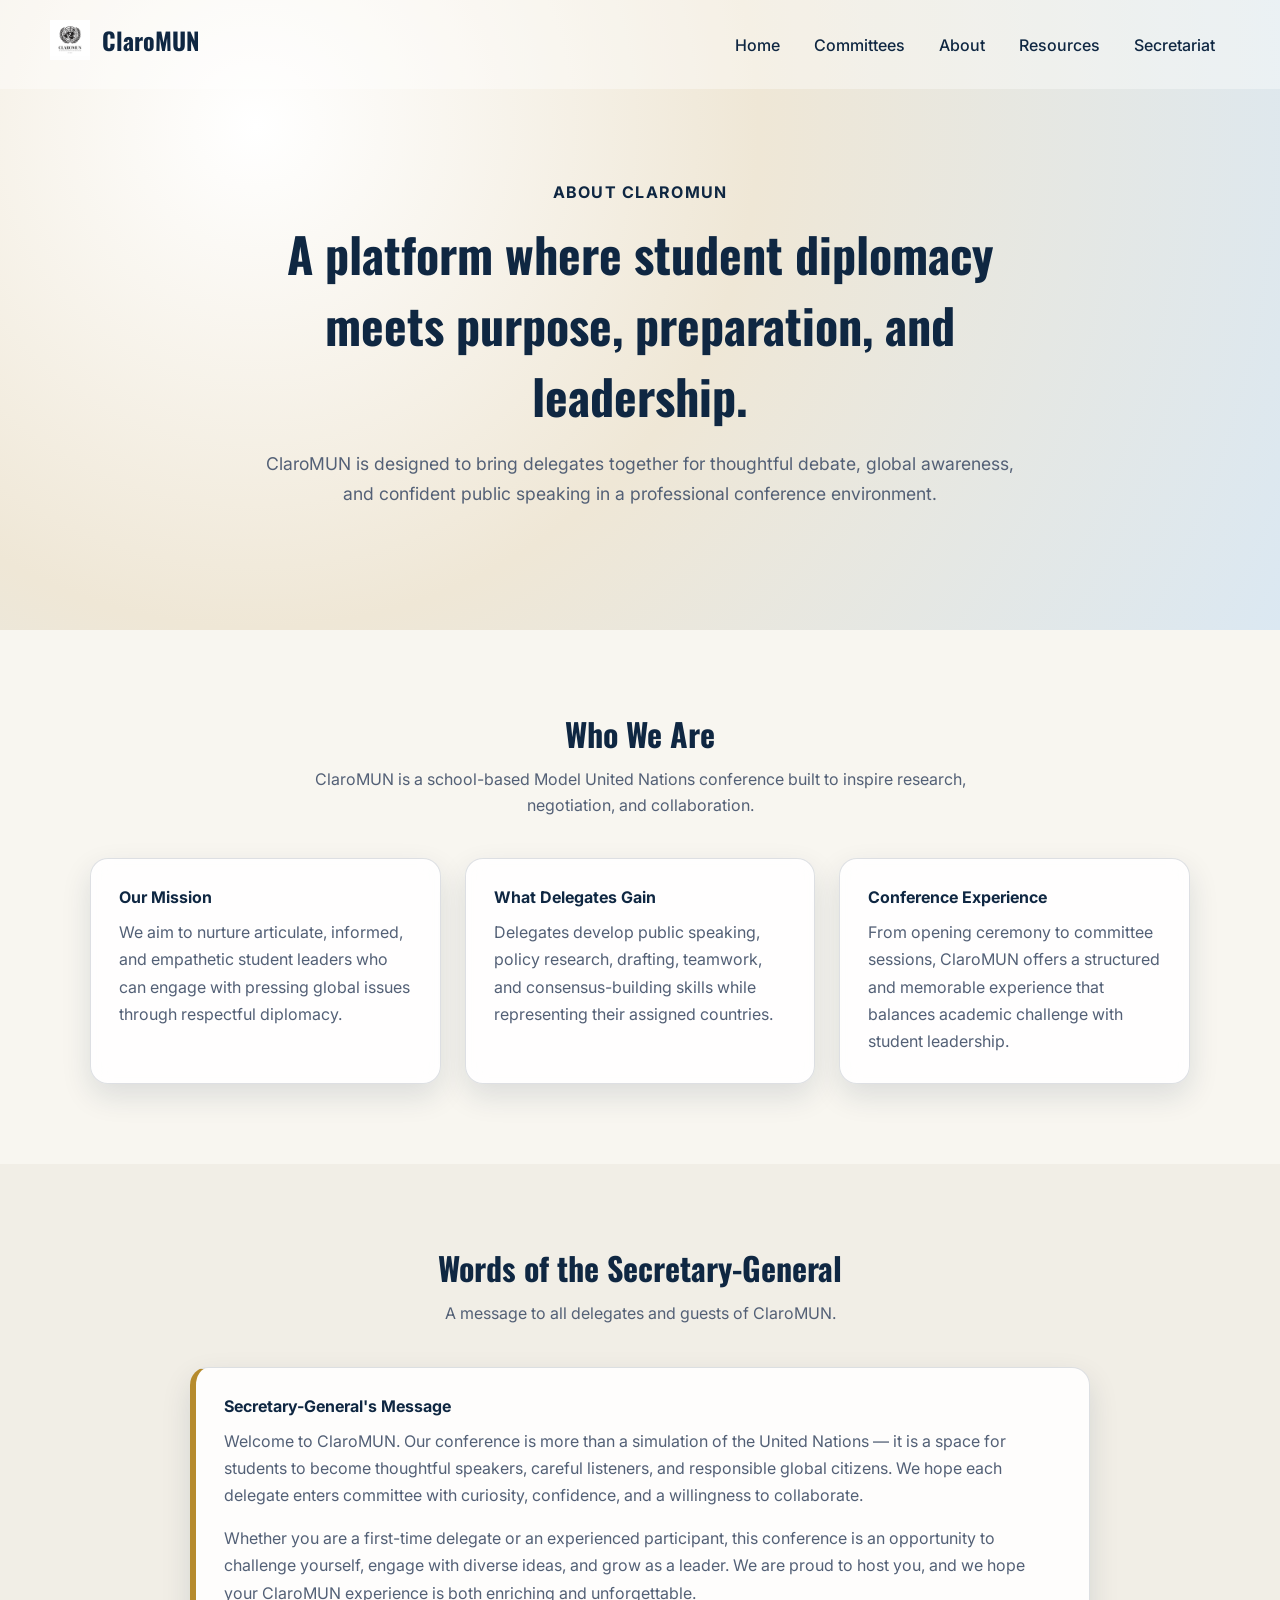
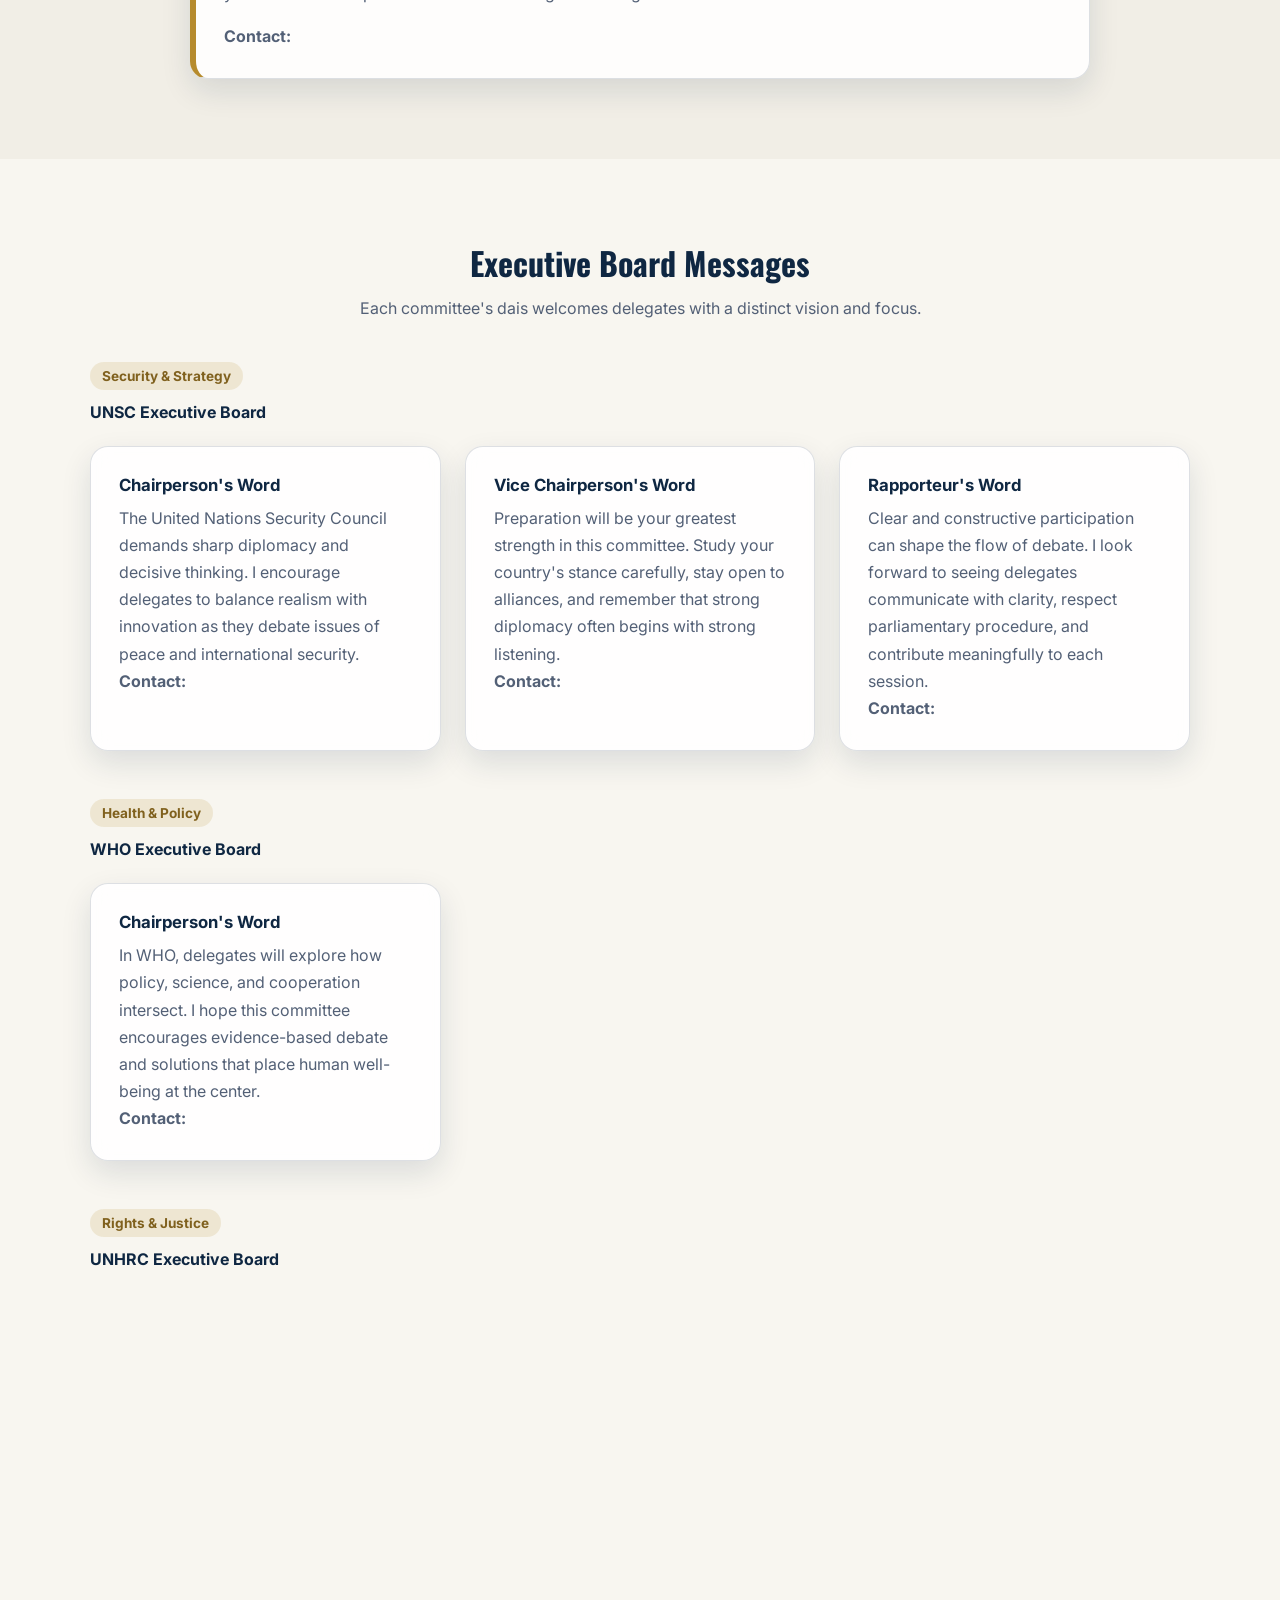
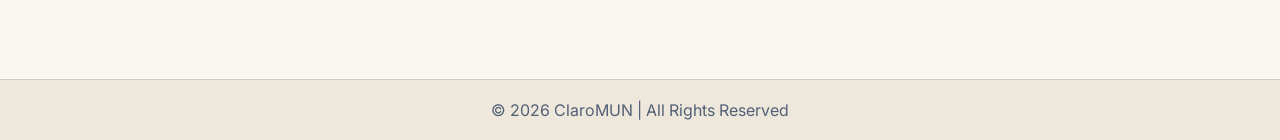
==== about.html @ 32288045 "Created tab for Secretariat" ====
<!DOCTYPE html>
<html lang="en">
<head>
    <meta charset="UTF-8">
    <meta name="viewport" content="width=device-width, initial-scale=1.0">
    <title>ClaroMUN | About</title>

    <link rel="stylesheet" href="css/style.css">
    <link rel="stylesheet" href="css/about.css">
    <script src="js/script.js" defer></script>
</head>
<body>

<header id="navbar">
    <h1>
        <a href="index.html" class="brand">
            <img src="img/logo.jpeg" alt="ClaroMUN logo">
            <span>ClaroMUN</span>
        </a>
    </h1>
    <nav>
        <a href="index.html">Home</a>
        <a href="committees.html">Committees</a>
        <a href="about.html" aria-current="page">About</a>
        <a href="resources.html">Resources</a>
        <a href="secretariat.html">Secretariat</a>
    </nav>
</header>

<main>
    <section class="page-hero about-hero">
        <p class="section-tag fade-in">About ClaroMUN</p>
        <h2 class="fade-in">A platform where student diplomacy meets purpose, preparation, and leadership.</h2>
        <p class="hero-copy fade-in delay">
            ClaroMUN is designed to bring delegates together for thoughtful debate, global awareness,
            and confident public speaking in a professional conference environment.
        </p>
    </section>

    <section class="about-section fade-in">
        <div class="section-heading">
            <h3>Who We Are</h3>
            <p>ClaroMUN is a school-based Model United Nations conference built to inspire research, negotiation, and collaboration.</p>
        </div>

        <div class="info-grid">
            <article class="info-card">
                <h4>Our Mission</h4>
                <p>We aim to nurture articulate, informed, and empathetic student leaders who can engage with pressing global issues through respectful diplomacy.</p>
            </article>

            <article class="info-card">
                <h4>What Delegates Gain</h4>
                <p>Delegates develop public speaking, policy research, drafting, teamwork, and consensus-building skills while representing their assigned countries.</p>
            </article>

            <article class="info-card">
                <h4>Conference Experience</h4>
                <p>From opening ceremony to committee sessions, ClaroMUN offers a structured and memorable experience that balances academic challenge with student leadership.</p>
            </article>
        </div>
    </section>

    <section class="message-section">
        <div class="section-heading fade-in">
            <h3>Words of the Secretary-General</h3>
            <p>A message to all delegates and guests of ClaroMUN.</p>
        </div>

        <article class="message-card fade-in featured-message">
            <h4>Secretary-General's Message</h4>
            <p>
                Welcome to ClaroMUN. Our conference is more than a simulation of the United Nations —
                it is a space for students to become thoughtful speakers, careful listeners, and responsible global citizens.
                We hope each delegate enters committee with curiosity, confidence, and a willingness to collaborate.
            </p>
            <p>
                Whether you are a first-time delegate or an experienced participant, this conference is an opportunity
                to challenge yourself, engage with diverse ideas, and grow as a leader. We are proud to host you,
                and we hope your ClaroMUN experience is both enriching and unforgettable.
            </p>
            <p><b>Contact: </b></p>
        </article>
    </section>

    <section class="eb-section">
        <div class="section-heading fade-in">
            <h3>Executive Board Messages</h3>
            <p>Each committee's dais welcomes delegates with a distinct vision and focus.</p>
        </div>

        <div class="committee-board fade-in">
            <div class="committee-header">
                <span class="committee-label">Security & Strategy</span>
                <h4>UNSC Executive Board</h4>
            </div>
            <div class="board-grid">
                <article class="board-card slide-down">
                    <h5>Chairperson's Word</h5>
                    <p>The United Nations Security Council demands sharp diplomacy and decisive thinking. I encourage delegates to balance realism with innovation as they debate issues of peace and international security.</p>
                    <p><b>Contact: </b></p>
                </article>
                <article class="board-card slide-down">
                    <h5>Vice Chairperson's Word</h5>
                    <p>Preparation will be your greatest strength in this committee. Study your country's stance carefully, stay open to alliances, and remember that strong diplomacy often begins with strong listening.</p>
                    <p><b>Contact: </b></p>
                </article>
                <article class="board-card slide-down">
                    <h5>Rapporteur's Word</h5>
                    <p>Clear and constructive participation can shape the flow of debate. I look forward to seeing delegates communicate with clarity, respect parliamentary procedure, and contribute meaningfully to each session.</p>
                    <p><b>Contact: </b></p>
                </article>
            </div>
        </div>

        <div class="committee-board fade-in">
            <div class="committee-header">
                <span class="committee-label">Health & Policy</span>
                <h4>WHO Executive Board</h4>
            </div>
            <div class="board-grid">
                <article class="board-card slide-down">
                    <h5>Chairperson's Word</h5>
                    <p>In WHO, delegates will explore how policy, science, and cooperation intersect. I hope this committee encourages evidence-based debate and solutions that place human well-being at the center.</p>
                    <p><b>Contact: </b></p>
                </article>
                <article class="board-card slide-down">
                    <h5>Vice Chairperson's Word</h5>
                    <p>This committee rewards delegates who can think both globally and practically. Bring researched ideas, build consensus patiently, and strive for resolutions that are ambitious yet implementable.</p>
                    <p><b>Contact: </b></p>
                </article>
                <article class="board-card slide-down">
                    <h5>Rapporteur's Word</h5>
                    <p>Every moderated speech and every motion contributes to the pace of committee. I look forward to supporting a productive environment where delegates speak confidently and collaborate respectfully.</p>
                    <p><b>Contact: </b></p>
                </article>
            </div>
        </div>

        <div class="committee-board fade-in">
            <div class="committee-header">
                <span class="committee-label">Rights & Justice</span>
                <h4>UNHRC Executive Board</h4>
            </div>
            <div class="board-grid">
                <article class="board-card slide-down">
                    <h5>Chairperson's Word</h5>
                    <p>UNHRC challenges delegates to approach difficult issues with empathy, balance, and principled argumentation. I encourage everyone to think critically about both rights protection and policy feasibility.</p>
                    <p><b>Contact: </b></p>
                </article>
                <article class="board-card slide-down">
                    <h5>Vice Chairperson's Word</h5>
                    <p>The strongest delegates in this committee will be those who pair passion with precision. Research thoroughly, respect differing perspectives, and work toward solutions grounded in international cooperation.</p>
                    <p><b>Contact: </b></p>
                </article>
                <article class="board-card slide-down">
                    <h5>Rapporteur's Word</h5>
                    <p>Meaningful debate depends on organization, courtesy, and active engagement. I am excited to witness discussions that are thoughtful, dynamic, and centered on protecting human dignity worldwide.</p>
                    <p><b>Contact: </b></p>
                </article>
            </div>
        </div>
    </section>
</main>

<footer>
    <p>© 2026 ClaroMUN | All Rights Reserved</p>
</footer>

</body>
</html>
---- css/style.css ----
@import url('https://fonts.googleapis.com/css2?family=Playfair+Display:ital,wght@0,400..900;1,400..900&display=swap');
@import url('https://fonts.googleapis.com/css2?family=Inter:wght@400;500;600;700&family=Oswald:wght@700&display=swap');

:root {
    --page-bg: #f8f6f0;
    --section-bg: rgba(231, 226, 215, 0.42);
    --surface: rgba(255, 255, 255, 0.72);
    --surface-strong: rgba(255, 255, 255, 0.88);
    --text: #172033;
    --muted: #536076;
    --heading: #0f2742;
    --accent: #b68b2d;
    --accent-deep: #80611e;
    --accent-soft: rgba(182, 139, 45, 0.15);
    --line: rgba(15, 39, 66, 0.14);
    --line-strong: rgba(182, 139, 45, 0.35);
    --shadow: rgba(15, 39, 66, 0.12);
    --shadow-strong: rgba(15, 39, 66, 0.18);
}

* {
    margin: 0;
    padding: 0;
    box-sizing: border-box;
}

body {
    font-family: 'Inter', sans-serif;
    background: var(--page-bg);
    color: var(--text);
}

h1,
h2,
h3 {
    font-family: 'Oswald', sans-serif;
    font-weight: 700;
}

p {
    font-family: 'Inter', sans-serif;
}

/* NAVBAR */
header {
    display: flex;
    justify-content: space-between;
    align-items: center;
    padding: 20px 50px;
    position: fixed;
    width: 100%;
    background: rgba(255, 255, 255, 0.38);
    transition: 0.3s;
    z-index: 1000;
}

header.scrolled {
    background: rgba(255, 255, 255, 0.74);
    backdrop-filter: blur(14px);
    border-bottom: 1px solid var(--line-strong);
    box-shadow: 0 10px 28px var(--shadow);
}

header h1 {
    margin: 0;
}

.brand {
    display: inline-flex;
    align-items: center;
    gap: 12px;
    color: inherit;
    text-decoration: none;
}

.brand img {
    width: 40px;
    height: 40px;
    object-fit: contain;
}

.brand span {
    color: var(--heading);
    font-size: 1.5rem;
}

/* NAV LINKS */
nav a {
    margin: 0 15px;
    text-decoration: none;
    color: var(--heading);
    font-weight: 500;
    transition: 0.3s;
}

nav a:hover {
    color: var(--accent-deep);
}

.nav-register {
    display: inline-block;
    padding: 9px 18px;
    border: 1px solid var(--line-strong);
    border-radius: 999px;
    background: var(--accent-soft);
    color: var(--accent-deep);
}

.nav-register:hover {
    background: var(--accent);
    color: #ffffff;
}

/* HERO */
.hero {
    height: 100vh;
    display: flex;
    flex-direction: column;
    justify-content: center;
    align-items: center;

    background: radial-gradient(circle at 20% 20%, #ffffff 0%, #efe7d6 44%, #dbe8f2 100%);
    text-align: center;
}

.hero h2 {
    font-size: 3rem;
    color: var(--heading);
}

.hero p {
    margin-top: 10px;
    font-size: 1.2rem;
    color: var(--muted);
}

.registration-cta {
    max-width: 960px;
    margin: -70px auto 0;
    padding: 38px 28px;
    position: relative;
    text-align: center;
    background: var(--surface-strong);
    border: 1px solid var(--line);
    backdrop-filter: blur(12px);
    border-radius: 22px;
    box-shadow: 0 18px 38px var(--shadow);
}

.registration-cta .section-tag {
    margin-bottom: 12px;
    color: var(--accent-deep);
    font-weight: 700;
    letter-spacing: 0.08em;
    text-transform: uppercase;
}

.registration-cta h2 {
    color: var(--heading);
    font-size: 2.2rem;
    margin-bottom: 12px;
}

.registration-cta p:not(.section-tag) {
    max-width: 620px;
    margin: 0 auto 22px;
    color: var(--muted);
    line-height: 1.7;
}

.register-button {
    display: inline-block;
    padding: 13px 28px;
    border: 1px solid var(--line-strong);
    border-radius: 999px;
    background: var(--accent);
    color: #ffffff;
    font-weight: 700;
    text-decoration: none;
    box-shadow: 0 10px 24px rgba(182, 139, 45, 0.24);
    transition: transform 0.3s ease, box-shadow 0.3s ease, background 0.3s ease;
}

.register-button:hover {
    transform: translateY(-3px);
    background: var(--accent-deep);
    box-shadow: 0 14px 30px rgba(128, 97, 30, 0.28);
}

.about-home {
    padding: 70px 20px 20px;
}

.about-home-card {
    max-width: 1000px;
    margin: 0 auto;
    background: var(--surface);
    border: 1px solid var(--line);
    backdrop-filter: blur(12px);
    border-radius: 18px;
    padding: 34px;
    box-shadow: 0 10px 25px var(--shadow);
}

.about-home-card h2 {
    color: var(--heading);
    margin-bottom: 16px;
}

.about-home-card p {
    color: var(--text);
    line-height: 1.8;
    margin-bottom: 14px;
}


/* FOOTER */
footer {
    text-align: center;
    padding: 20px;
    background: #eee8dc;
    color: var(--muted);
    border-top: 1px solid var(--line);
}

/* ANIMATIONS */
.fade-in {
    opacity: 0;
    transform: translateY(20px);
    transition: 1s ease;
}

.fade-in.show {
    opacity: 1;
    transform: translateY(0);
}

.delay {
    transition-delay: 0.5s;
}

.cursor {
    display: inline-block;
    margin-left: 5px;
    animation: blink 1s infinite;
    color: var(--accent);
}

@keyframes blink {
    0%, 50%, 100% { opacity: 1; }
    25%, 75% { opacity: 0; }
}

.slide-down {
    opacity: 0;
    transform: translateY(-50px);
    transition: all 0.8s ease;
}

.slide-down.show {
    opacity: 1;
    transform: translateY(0);
}

/* CARDS */
.cards {
    display: flex;
    flex-wrap: wrap;
    justify-content: center;
    gap: 30px;
    padding: 80px;
}

.card {
    background: var(--surface-strong);
    border: 1px solid var(--line);
    backdrop-filter: blur(10px);
    padding: 30px;
    border-radius: 15px;
    width: 250px;
    text-align: center;
    box-shadow: 0 8px 22px var(--shadow);
    transition: transform 0.4s ease, box-shadow 0.4s ease;
}

.card h3 {
    color: var(--heading);
}

.card p {
    color: var(--muted);
    line-height: 1.6;
}

.card:hover {
    transform: translateY(-10px) scale(1.03);
    box-shadow: 0 0 24px rgba(182, 139, 45, 0.28);
    border-color: var(--line-strong);
}

@media (max-width: 768px) {
    header {
        flex-direction: column;
        gap: 12px;
        padding: 18px 20px;
    }

    nav {
        display: flex;
        flex-wrap: wrap;
        justify-content: center;
    }

    .brand span {
        font-size: 1.25rem;
    }

    .hero {
        padding: 0 20px;
    }

    .hero h2 {
        font-size: 2.3rem;
    }

    .registration-cta {
        margin: -50px 16px 0;
        padding: 30px 22px;
    }

    .registration-cta h2 {
        font-size: 1.8rem;
    }

    .cards {
        padding: 60px 20px;
    }

    .card {
        width: 100%;
        max-width: 320px;
    }

    .about-home {
        padding: 60px 16px 10px;
    }

    .about-home-card {
        padding: 24px;
    }

}
---- css/about.css ----
.page-hero {
    min-height: 70vh;
    display: flex;
    flex-direction: column;
    justify-content: center;
    align-items: center;
    padding: 140px 20px 80px;
    text-align: center;
}

.about-hero {
    background: radial-gradient(circle at 20% 20%, #ffffff 0%, #efe7d6 44%, #dbe8f2 100%);
}

.section-tag {
    margin-bottom: 16px;
    color: var(--heading);
    font-weight: 700;
    letter-spacing: 0.08em;
    text-transform: uppercase;
}

.page-hero h2 {
    max-width: 820px;
    font-size: 3rem;
    color: var(--heading);
}

.hero-copy {
    max-width: 760px;
    margin-top: 18px;
    font-size: 1.1rem;
    line-height: 1.7;
    color: var(--muted);
}

.about-section,
.message-section,
.eb-section {
    padding: 80px 20px;
}

.message-section {
    background: var(--section-bg);
}

.section-heading {
    text-align: center;
    margin-bottom: 40px;
}

.section-heading h3 {
    font-size: 2rem;
    color: var(--heading);
    margin-bottom: 10px;
}

.section-heading p {
    color: var(--muted);
    max-width: 720px;
    margin: 0 auto;
    line-height: 1.6;
}

.info-grid,
.board-grid {
    display: grid;
    grid-template-columns: repeat(3, minmax(0, 1fr));
    gap: 24px;
    max-width: 1100px;
    margin: 0 auto;
}

.info-card,
.board-card,
.message-card {
    background: var(--surface-strong);
    border: 1px solid var(--line);
    backdrop-filter: blur(10px);
    border-radius: 18px;
    padding: 28px;
    box-shadow: 0 12px 30px var(--shadow);
}

.info-card h4,
.message-card h4,
.committee-header h4 {
    color: var(--heading);
    margin-bottom: 12px;
}

.info-card p,
.message-card p,
.board-card p {
    color: var(--muted);
    line-height: 1.7;
}

.featured-message {
    max-width: 900px;
    margin: 0 auto;
    border-left: 6px solid var(--accent);
}

.featured-message p + p {
    margin-top: 16px;
}

.committee-board {
    max-width: 1100px;
    margin: 0 auto 48px;
}

.committee-board:last-child {
    margin-bottom: 0;
}

.committee-header {
    margin-bottom: 24px;
}

.committee-label {
    display: inline-block;
    margin-bottom: 12px;
    padding: 6px 12px;
    border-radius: 999px;
    background: var(--accent-soft);
    color: var(--accent-deep);
    font-size: 0.85rem;
    font-weight: 700;
}

.board-card h5 {
    margin-bottom: 10px;
    color: var(--heading);
    font-size: 1.05rem;
}

@media (max-width: 900px) {
    .info-grid,
    .board-grid {
        grid-template-columns: 1fr;
    }

    .page-hero h2 {
        font-size: 2.3rem;
    }
}

@media (max-width: 768px) {
    .about-section,
    .message-section,
    .eb-section {
        padding: 60px 16px;
    }

    .hero-copy {
        font-size: 1rem;
    }
}


.info-card:hover,
.board-card:hover,
.message-card:hover {
    transform: translateY(-8px);
    box-shadow: 0 0 22px rgba(182, 139, 45, 0.28);
    border-color: var(--line-strong);
}
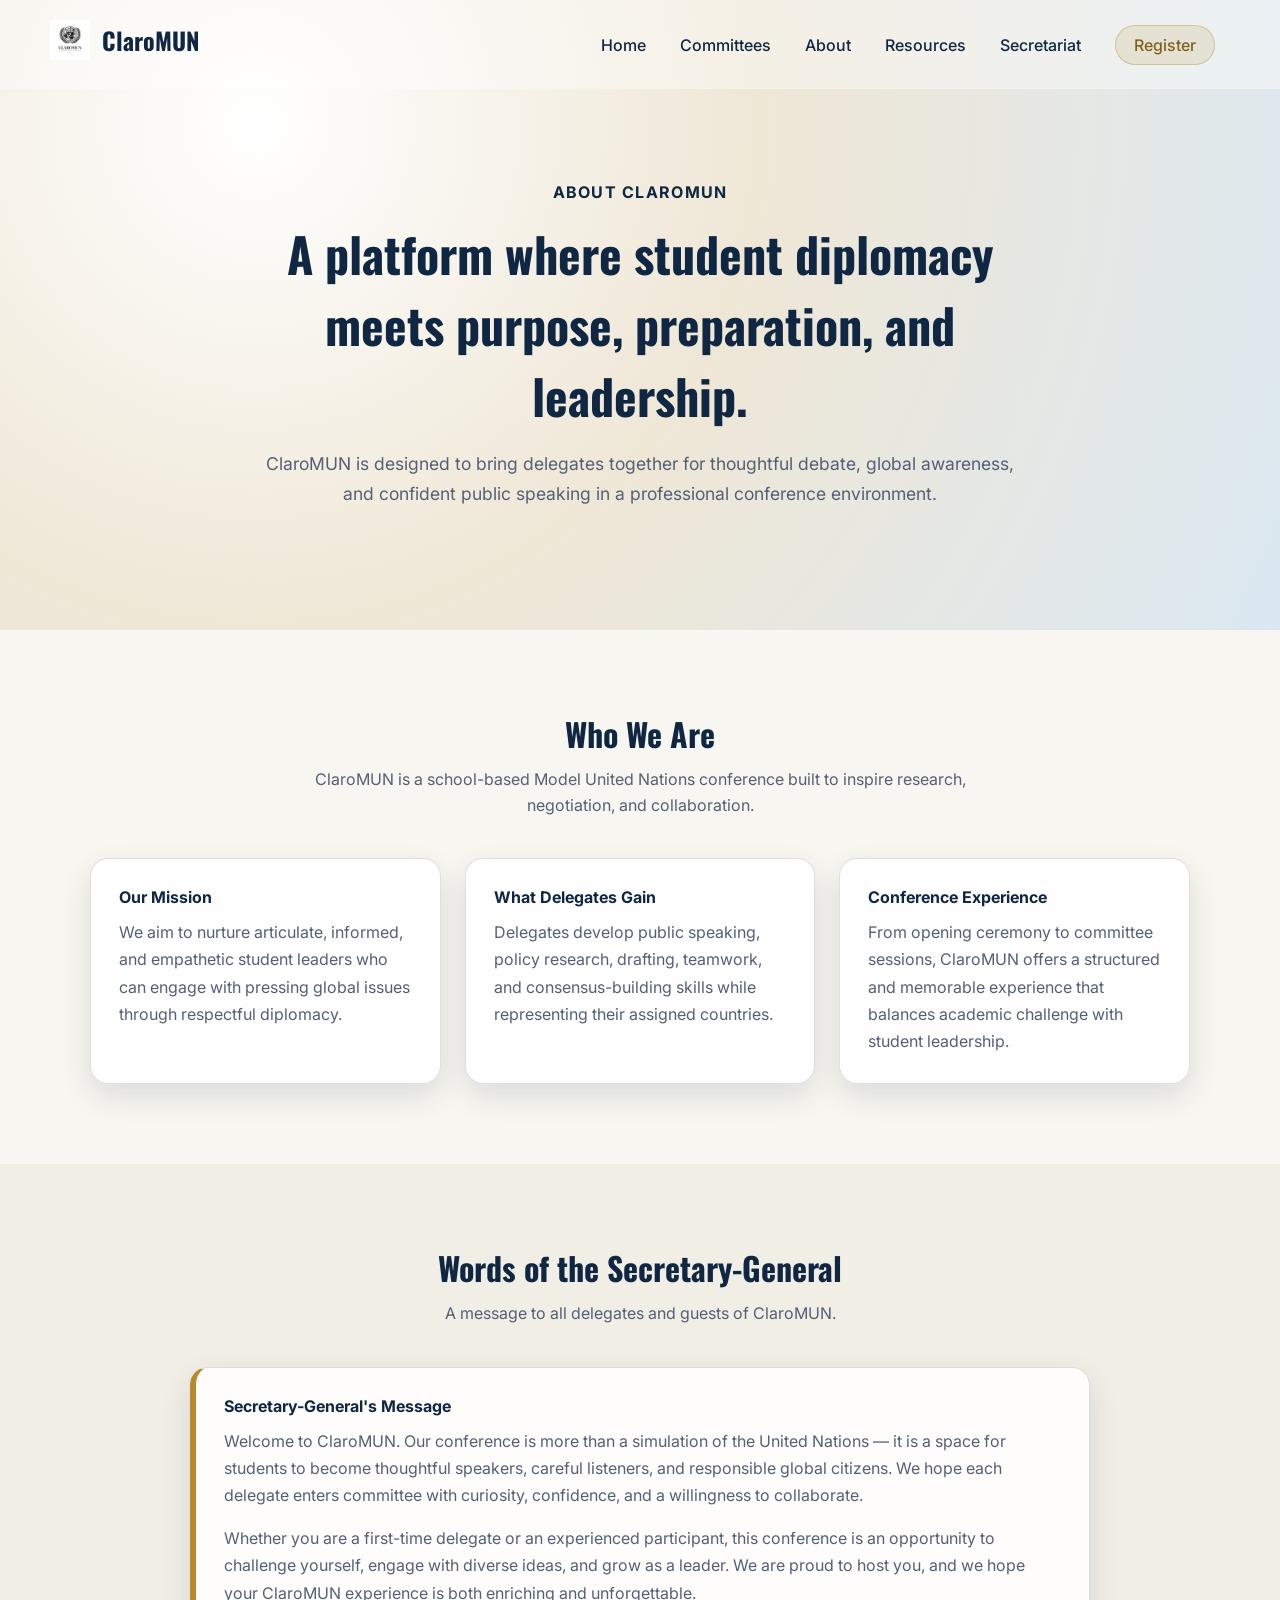
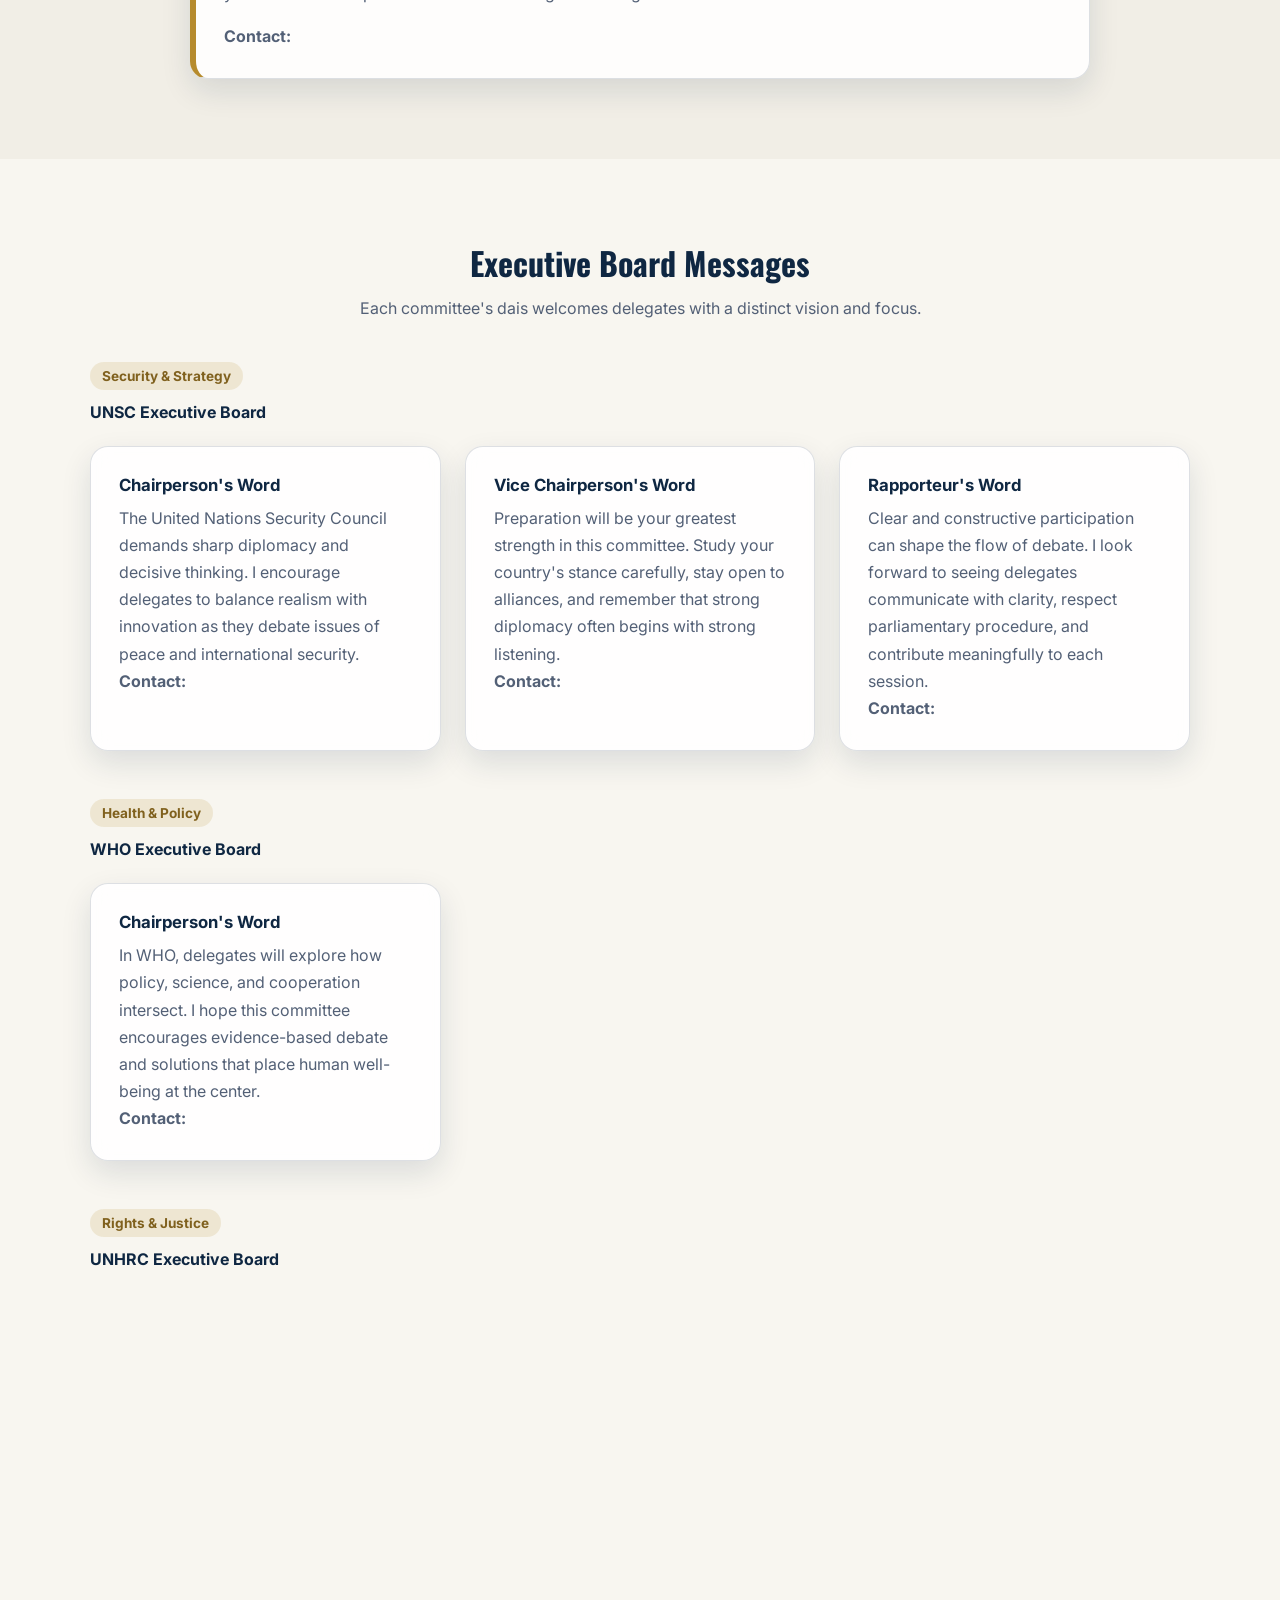
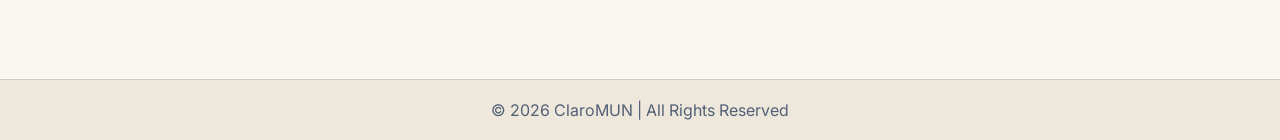
==== commit c7b9e4c9: "Updated navbar and made homepade commitees clickable" ====
--- a/about.html
+++ b/about.html
@@ -24,6 +24,7 @@
         <a href="about.html" aria-current="page">About</a>
         <a href="resources.html">Resources</a>
         <a href="secretariat.html">Secretariat</a>
+        <a class="nav-register" href="https://docs.google.com/forms/" target="_blank" rel="noopener noreferrer">Register</a>
     </nav>
 </header>
 
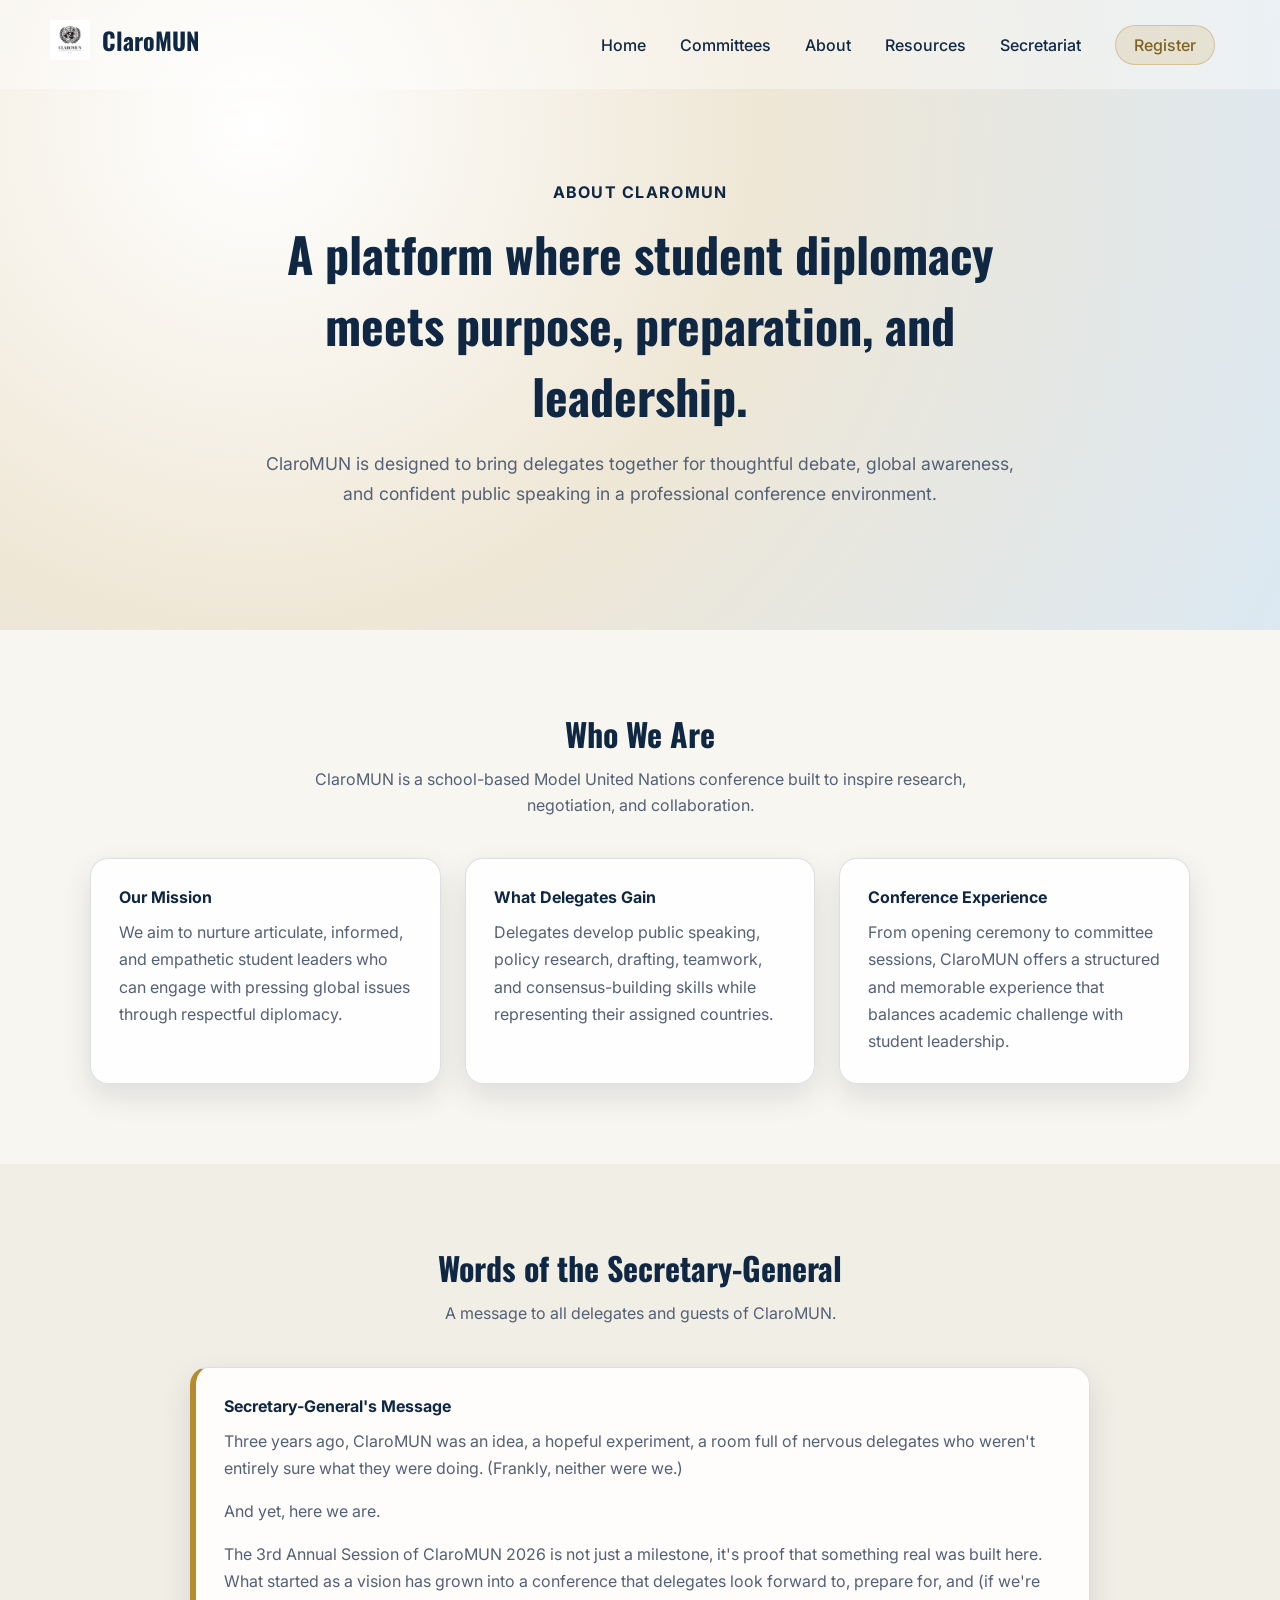
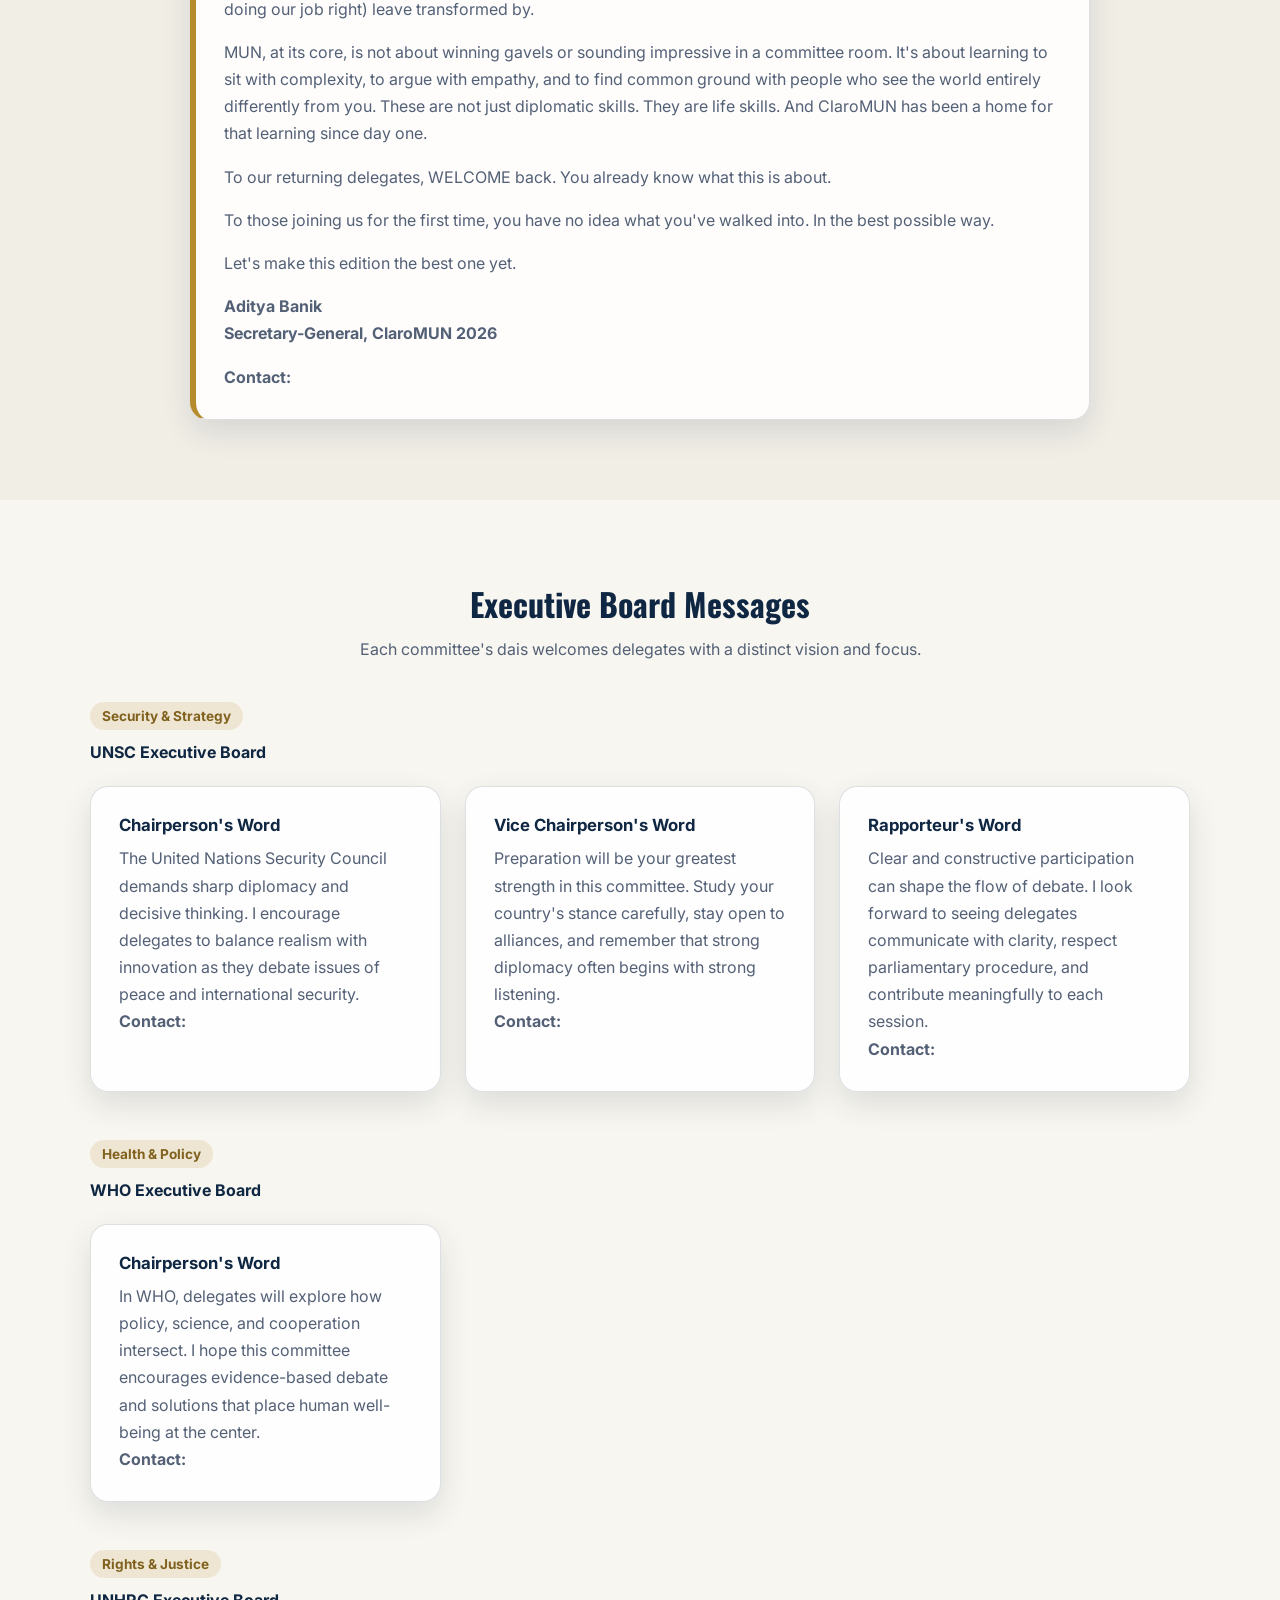
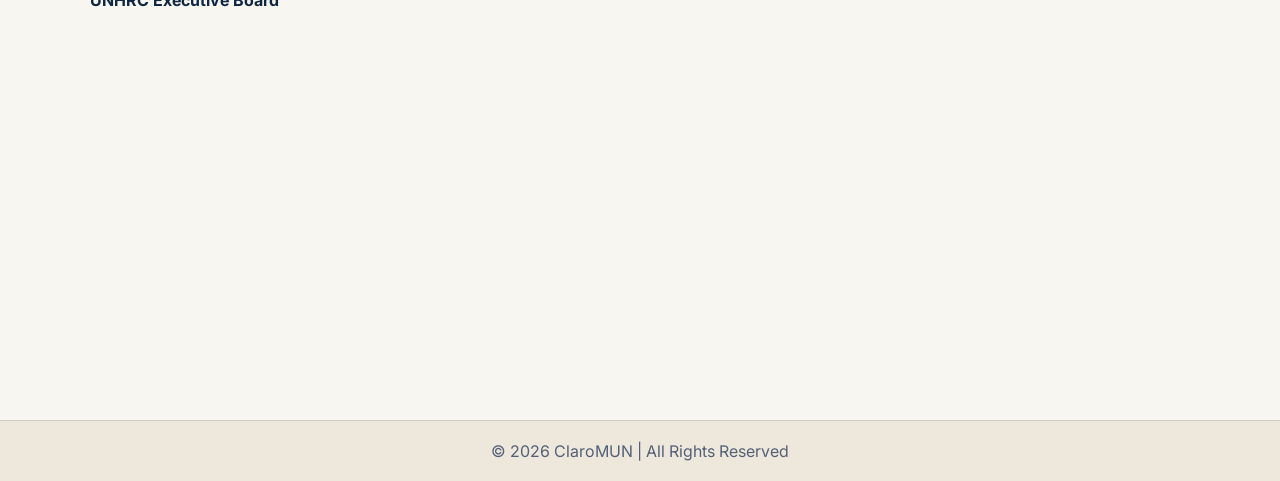
==== commit 4ed9fdd8: "Content Push 1" ====
--- a/about.html
+++ b/about.html
@@ -14,7 +14,7 @@
 <header id="navbar">
     <h1>
         <a href="index.html" class="brand">
-            <img src="img/logo.jpeg" alt="ClaroMUN logo">
+            <img src="assets/img/logo.jpeg" alt="ClaroMUN logo">
             <span>ClaroMUN</span>
         </a>
     </h1>
@@ -71,15 +71,27 @@
         <article class="message-card fade-in featured-message">
             <h4>Secretary-General's Message</h4>
             <p>
-                Welcome to ClaroMUN. Our conference is more than a simulation of the United Nations —
-                it is a space for students to become thoughtful speakers, careful listeners, and responsible global citizens.
-                We hope each delegate enters committee with curiosity, confidence, and a willingness to collaborate.
+                Three years ago, ClaroMUN was an idea, a hopeful experiment, a room full of nervous delegates who weren't entirely sure what they were doing. (Frankly, neither were we.)
             </p>
             <p>
-                Whether you are a first-time delegate or an experienced participant, this conference is an opportunity
-                to challenge yourself, engage with diverse ideas, and grow as a leader. We are proud to host you,
-                and we hope your ClaroMUN experience is both enriching and unforgettable.
+                And yet, here we are.
             </p>
+            <p>
+                The 3rd Annual Session of ClaroMUN 2026 is not just a milestone, it's proof that something real was built here. What started as a vision has grown into a conference that delegates look forward to, prepare for, and (if we're doing our job right) leave transformed by.
+            </p>
+            <p>
+                MUN, at its core, is not about winning gavels or sounding impressive in a committee room. It's about learning to sit with complexity, to argue with empathy, and to find common ground with people who see the world entirely differently from you. These are not just diplomatic skills. They are life skills. And ClaroMUN has been a home for that learning since day one.
+            </p>
+            <p>
+                To our returning delegates, WELCOME back. You already know what this is about.
+            </p>
+            <p>
+                To those joining us for the first time, you have no idea what you've walked into. In the best possible way.
+            </p>
+            <p>
+                Let's make this edition the best one yet.
+            </p>
+            <p><b>Aditya Banik<br>Secretary-General, ClaroMUN 2026</b></p>
             <p><b>Contact: </b></p>
         </article>
     </section>
--- a/css/style.css
+++ b/css/style.css
@@ -348,5 +348,4 @@
     .about-home-card {
         padding: 24px;
     }
-
 }
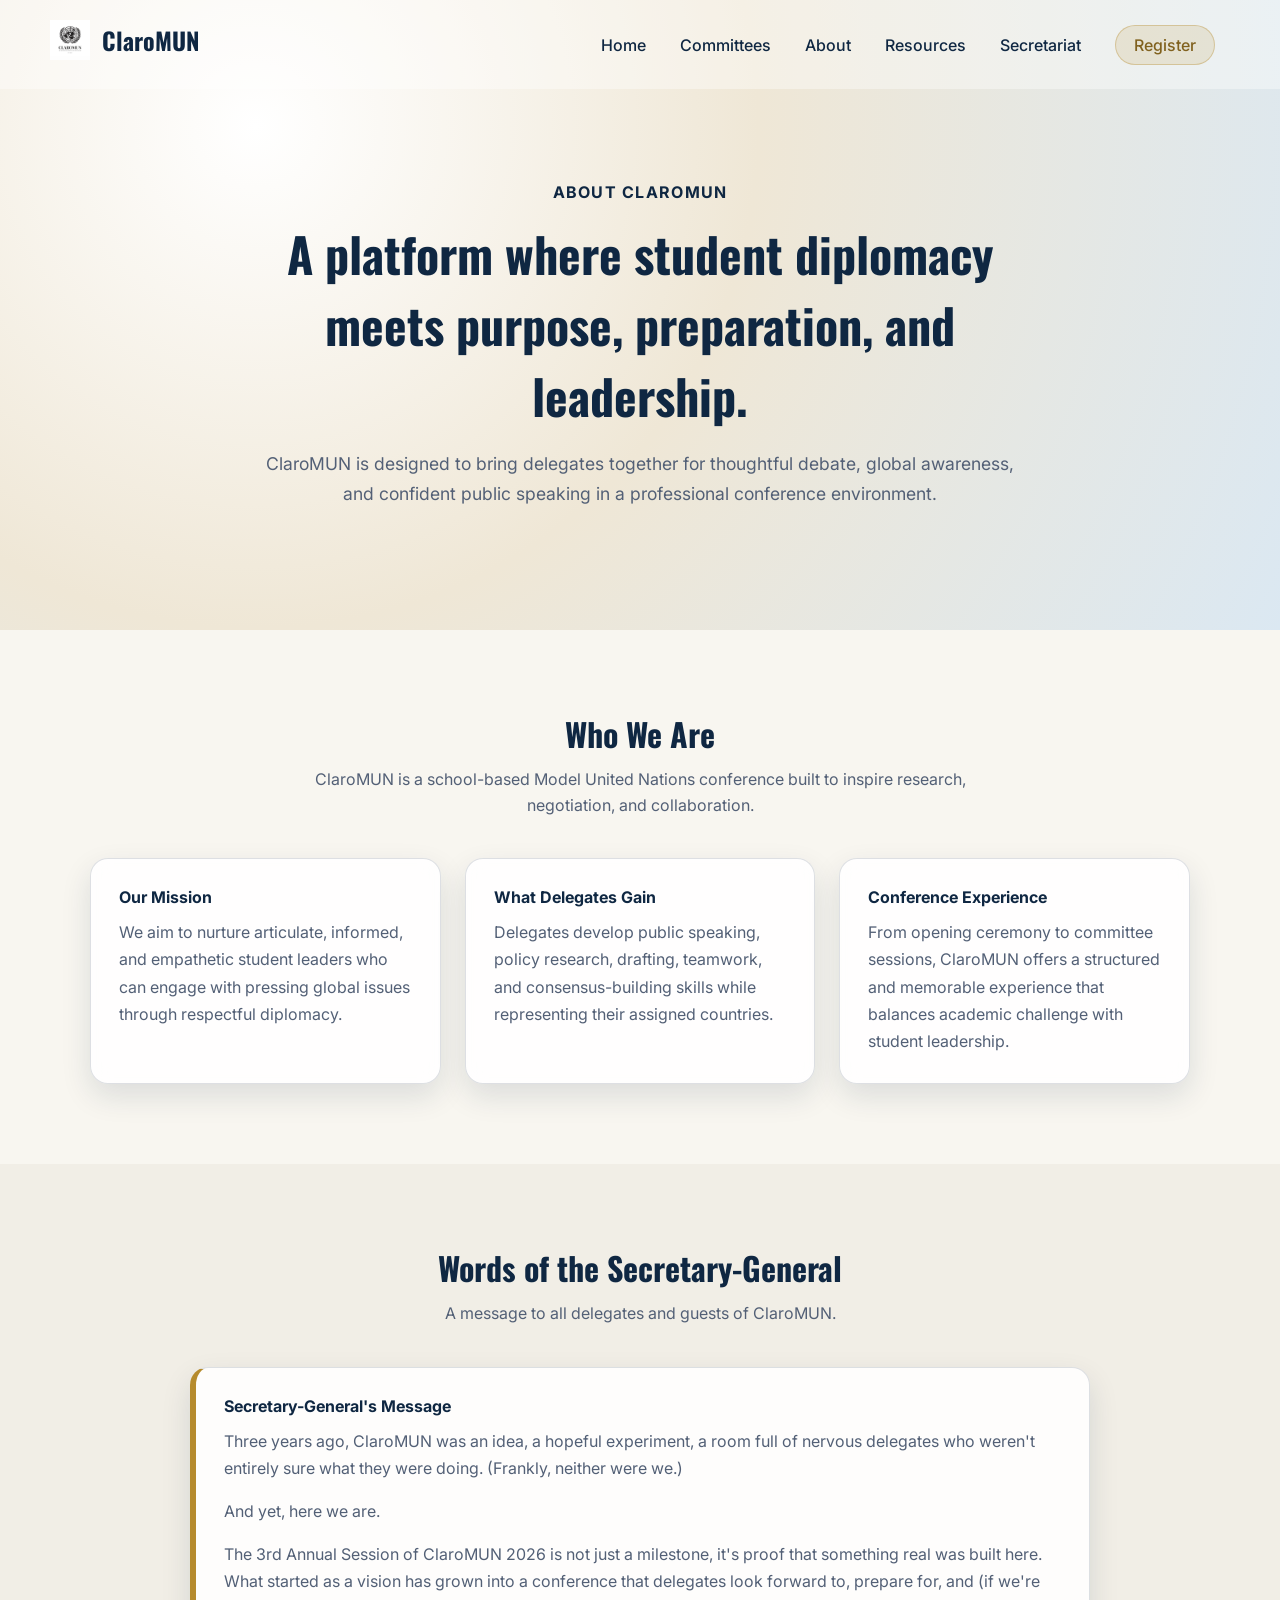
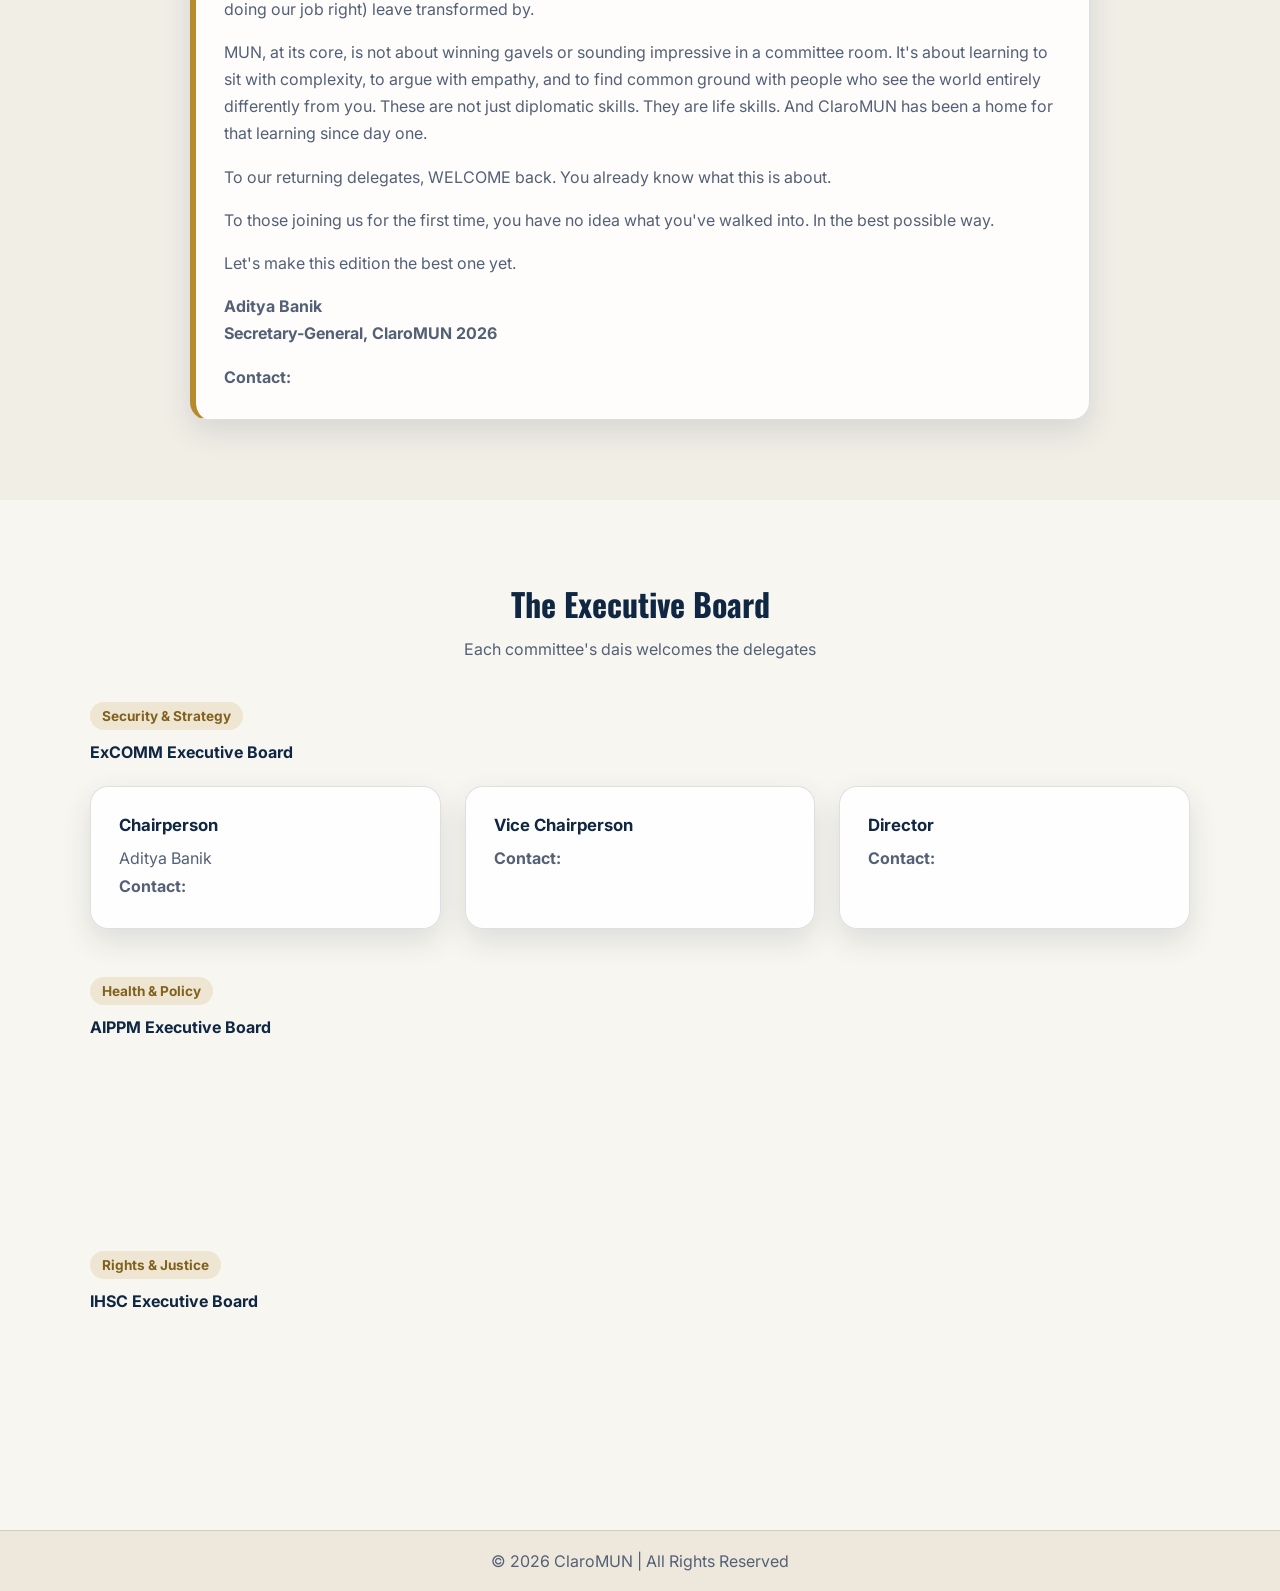
==== commit bca28d5d: "Content Push 2" ====
--- a/about.html
+++ b/about.html
@@ -98,29 +98,29 @@
 
     <section class="eb-section">
         <div class="section-heading fade-in">
-            <h3>Executive Board Messages</h3>
-            <p>Each committee's dais welcomes delegates with a distinct vision and focus.</p>
+            <h3>The Executive Board</h3>
+            <p>Each committee's dais welcomes the delegates</p>
         </div>
 
         <div class="committee-board fade-in">
             <div class="committee-header">
                 <span class="committee-label">Security & Strategy</span>
-                <h4>UNSC Executive Board</h4>
+                <h4>ExCOMM Executive Board</h4>
             </div>
             <div class="board-grid">
                 <article class="board-card slide-down">
-                    <h5>Chairperson's Word</h5>
-                    <p>The United Nations Security Council demands sharp diplomacy and decisive thinking. I encourage delegates to balance realism with innovation as they debate issues of peace and international security.</p>
+                    <h5>Chairperson</h5>
+                    <p>Aditya Banik</p>
                     <p><b>Contact: </b></p>
                 </article>
                 <article class="board-card slide-down">
-                    <h5>Vice Chairperson's Word</h5>
-                    <p>Preparation will be your greatest strength in this committee. Study your country's stance carefully, stay open to alliances, and remember that strong diplomacy often begins with strong listening.</p>
+                    <h5>Vice Chairperson</h5>
+                    <p></p>
                     <p><b>Contact: </b></p>
                 </article>
                 <article class="board-card slide-down">
-                    <h5>Rapporteur's Word</h5>
-                    <p>Clear and constructive participation can shape the flow of debate. I look forward to seeing delegates communicate with clarity, respect parliamentary procedure, and contribute meaningfully to each session.</p>
+                    <h5>Director</h5>
+                    <p></p>
                     <p><b>Contact: </b></p>
                 </article>
             </div>
@@ -129,22 +129,22 @@
         <div class="committee-board fade-in">
             <div class="committee-header">
                 <span class="committee-label">Health & Policy</span>
-                <h4>WHO Executive Board</h4>
+                <h4>AIPPM Executive Board</h4>
             </div>
             <div class="board-grid">
                 <article class="board-card slide-down">
-                    <h5>Chairperson's Word</h5>
-                    <p>In WHO, delegates will explore how policy, science, and cooperation intersect. I hope this committee encourages evidence-based debate and solutions that place human well-being at the center.</p>
+                    <h5>Chairperson</h5>
+                    <p>Oushnik Raha</p>
                     <p><b>Contact: </b></p>
                 </article>
                 <article class="board-card slide-down">
-                    <h5>Vice Chairperson's Word</h5>
-                    <p>This committee rewards delegates who can think both globally and practically. Bring researched ideas, build consensus patiently, and strive for resolutions that are ambitious yet implementable.</p>
+                    <h5>Vice Chairperson</h5>
+                    <p>Lybon Mondal</p>
                     <p><b>Contact: </b></p>
                 </article>
                 <article class="board-card slide-down">
-                    <h5>Rapporteur's Word</h5>
-                    <p>Every moderated speech and every motion contributes to the pace of committee. I look forward to supporting a productive environment where delegates speak confidently and collaborate respectfully.</p>
+                    <h5>Director</h5>
+                    <p>Yagnasene Sarkar</p>
                     <p><b>Contact: </b></p>
                 </article>
             </div>
@@ -153,22 +153,22 @@
         <div class="committee-board fade-in">
             <div class="committee-header">
                 <span class="committee-label">Rights & Justice</span>
-                <h4>UNHRC Executive Board</h4>
+                <h4>IHSC Executive Board</h4>
             </div>
             <div class="board-grid">
                 <article class="board-card slide-down">
-                    <h5>Chairperson's Word</h5>
-                    <p>UNHRC challenges delegates to approach difficult issues with empathy, balance, and principled argumentation. I encourage everyone to think critically about both rights protection and policy feasibility.</p>
+                    <h5>Chairperson</h5>
+                    <p></p>
                     <p><b>Contact: </b></p>
                 </article>
                 <article class="board-card slide-down">
-                    <h5>Vice Chairperson's Word</h5>
-                    <p>The strongest delegates in this committee will be those who pair passion with precision. Research thoroughly, respect differing perspectives, and work toward solutions grounded in international cooperation.</p>
+                    <h5>Vice Chairperson</h5>
+                    <p></p>
                     <p><b>Contact: </b></p>
                 </article>
                 <article class="board-card slide-down">
-                    <h5>Rapporteur's Word</h5>
-                    <p>Meaningful debate depends on organization, courtesy, and active engagement. I am excited to witness discussions that are thoughtful, dynamic, and centered on protecting human dignity worldwide.</p>
+                    <h5>Director</h5>
+                    <p></p>
                     <p><b>Contact: </b></p>
                 </article>
             </div>
--- a/css/style.css
+++ b/css/style.css
@@ -348,4 +348,9 @@
     .about-home-card {
         padding: 24px;
     }
+}
+
+a
+{
+    text-decoration: none;
 }
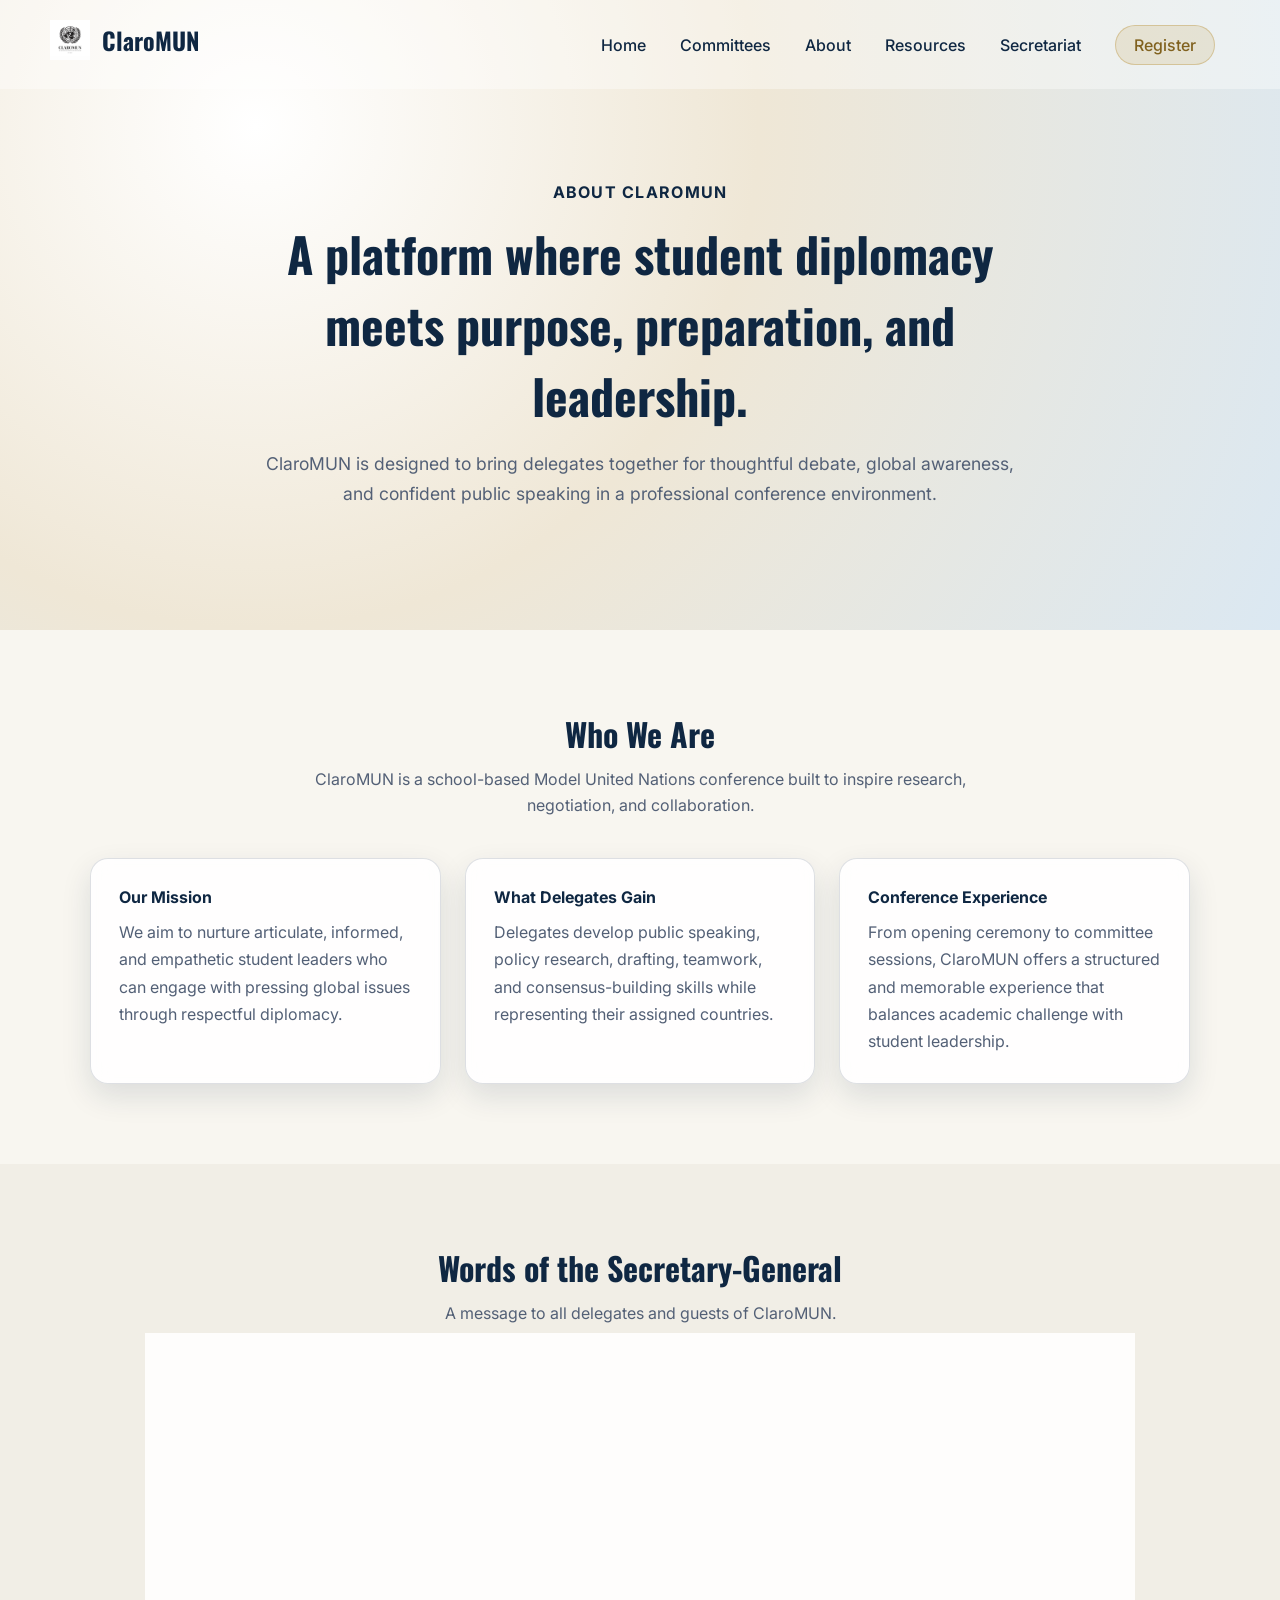
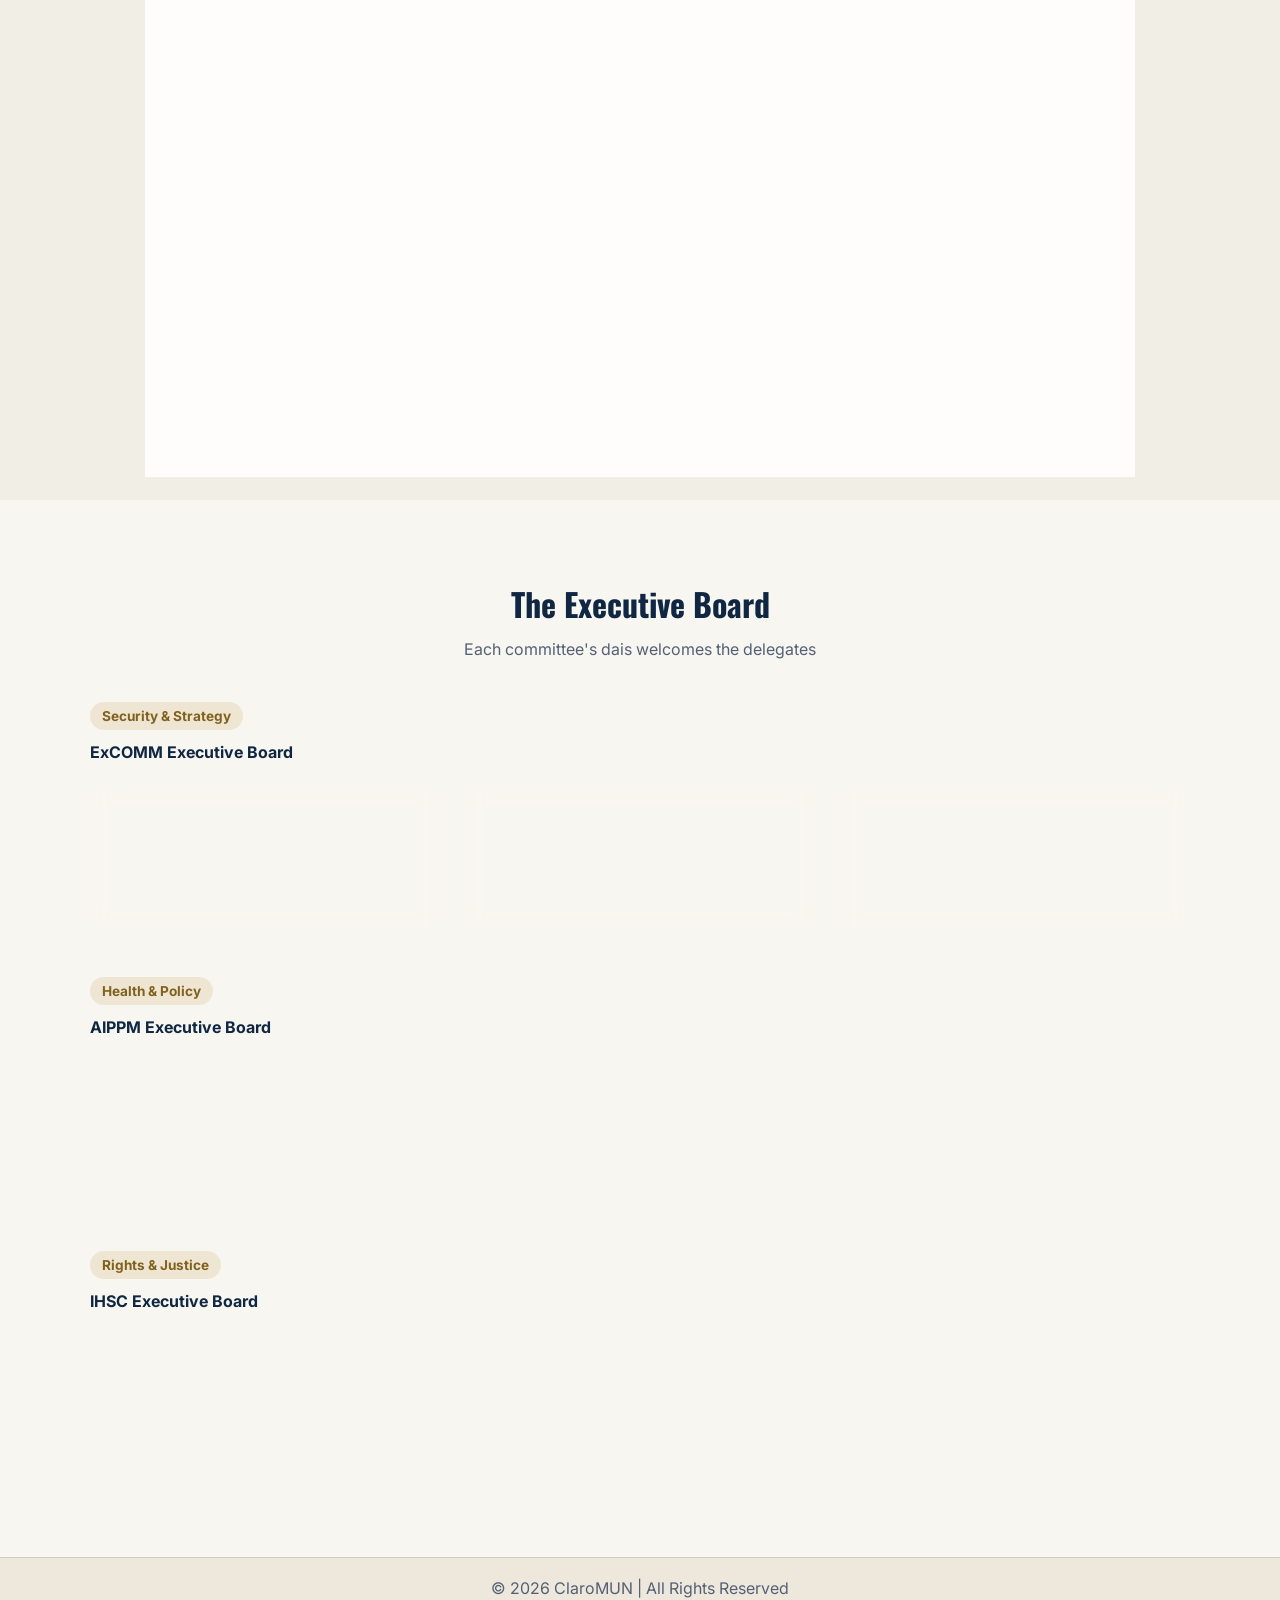
==== commit 215bd471: "Content Push 3" ====
--- a/about.html
+++ b/about.html
@@ -115,12 +115,12 @@
                 </article>
                 <article class="board-card slide-down">
                     <h5>Vice Chairperson</h5>
-                    <p></p>
+                    <p>Stuti Chakraborty</p>
                     <p><b>Contact: </b></p>
                 </article>
                 <article class="board-card slide-down">
                     <h5>Director</h5>
-                    <p></p>
+                    <p>Tanmay Basak</p>
                     <p><b>Contact: </b></p>
                 </article>
             </div>
@@ -158,17 +158,17 @@
             <div class="board-grid">
                 <article class="board-card slide-down">
                     <h5>Chairperson</h5>
-                    <p></p>
+                    <p>Pratay</p>
                     <p><b>Contact: </b></p>
                 </article>
                 <article class="board-card slide-down">
                     <h5>Vice Chairperson</h5>
-                    <p></p>
+                    <p>Vice Chairperson</p>
                     <p><b>Contact: </b></p>
                 </article>
                 <article class="board-card slide-down">
                     <h5>Director</h5>
-                    <p></p>
+                    <p>Director</p>
                     <p><b>Contact: </b></p>
                 </article>
             </div>
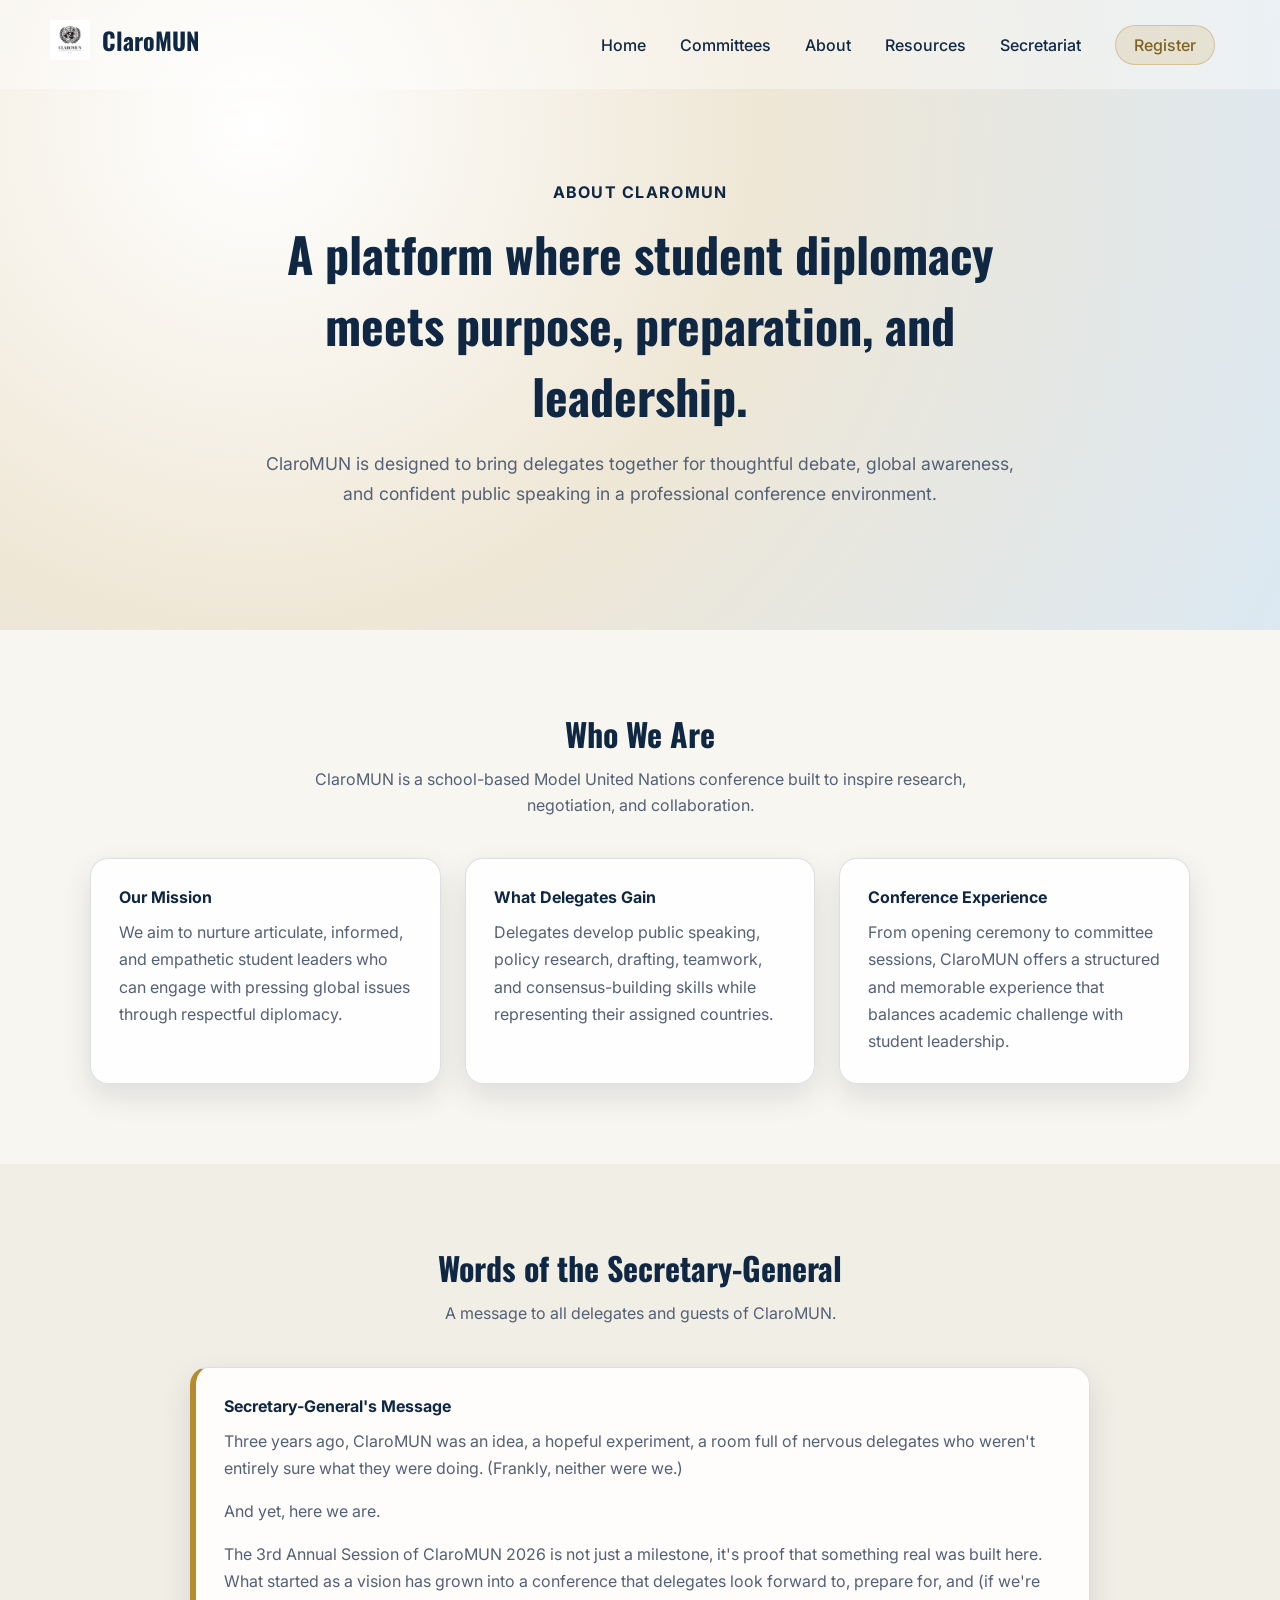
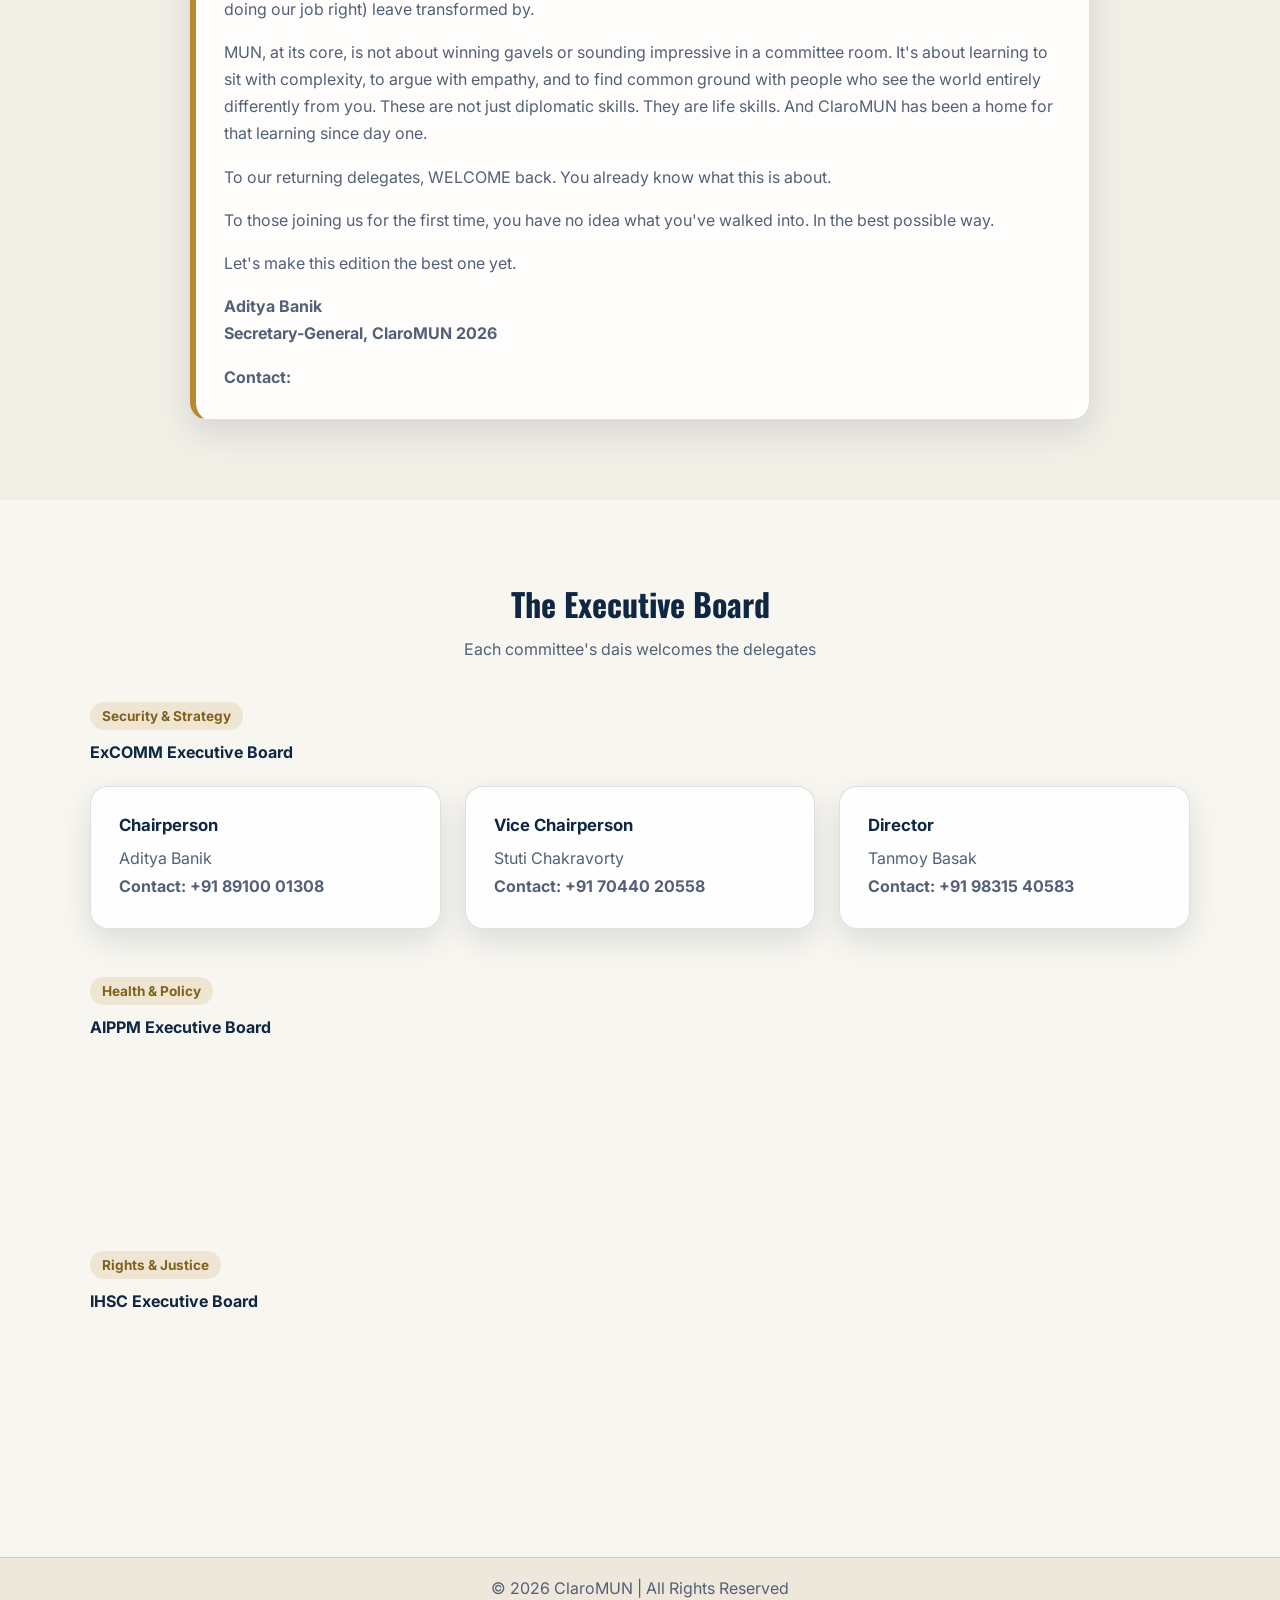
==== commit 2645fc00: "Content Push 4A" ====
--- a/about.html
+++ b/about.html
@@ -24,7 +24,7 @@
         <a href="about.html" aria-current="page">About</a>
         <a href="resources.html">Resources</a>
         <a href="secretariat.html">Secretariat</a>
-        <a class="nav-register" href="https://docs.google.com/forms/" target="_blank" rel="noopener noreferrer">Register</a>
+        <a class="nav-register" href="https://forms.gle/wHFUYgnUWToieHNX8" target="_blank" rel="noopener noreferrer">Register</a>
     </nav>
 </header>
 
@@ -111,17 +111,17 @@
                 <article class="board-card slide-down">
                     <h5>Chairperson</h5>
                     <p>Aditya Banik</p>
-                    <p><b>Contact: </b></p>
+                    <p><b>Contact: +91 89100 01308</b></p>
                 </article>
                 <article class="board-card slide-down">
                     <h5>Vice Chairperson</h5>
-                    <p>Stuti Chakraborty</p>
-                    <p><b>Contact: </b></p>
+                    <p>Stuti Chakravorty</p>
+                    <p><b>Contact: +91 70440 20558</b></p>
                 </article>
                 <article class="board-card slide-down">
                     <h5>Director</h5>
-                    <p>Tanmay Basak</p>
-                    <p><b>Contact: </b></p>
+                    <p>Tanmoy Basak</p>
+                    <p><b>Contact: +91 98315 40583</b></p>
                 </article>
             </div>
         </div>
@@ -139,13 +139,13 @@
                 </article>
                 <article class="board-card slide-down">
                     <h5>Vice Chairperson</h5>
-                    <p>Lybon Mondal</p>
-                    <p><b>Contact: </b></p>
+                    <p>Libon Mondol</p>
+                    <p><b>Contact: +91 89106 65447</b></p>
                 </article>
                 <article class="board-card slide-down">
                     <h5>Director</h5>
-                    <p>Yagnasene Sarkar</p>
-                    <p><b>Contact: </b></p>
+                    <p>Yaagnasenee Sarkar</p>
+                    <p><b>Contact: +91 62890 91438</b></p>
                 </article>
             </div>
         </div>
@@ -158,18 +158,18 @@
             <div class="board-grid">
                 <article class="board-card slide-down">
                     <h5>Chairperson</h5>
-                    <p>Pratay</p>
-                    <p><b>Contact: </b></p>
+                    <p>Pratyay Bhattacharya</p>
+                    <p><b>Contact: +91 7980697651</b></p>
                 </article>
                 <article class="board-card slide-down">
                     <h5>Vice Chairperson</h5>
-                    <p>Vice Chairperson</p>
-                    <p><b>Contact: </b></p>
+                    <p>Tiyasha Bal</p>
+                    <p><b>Contact: +91 94776 41048</b></p>
                 </article>
                 <article class="board-card slide-down">
                     <h5>Director</h5>
-                    <p>Director</p>
-                    <p><b>Contact: </b></p>
+                    <p>Debojit Adhikary</p>
+                    <p><b>Contact: +91 98307 84229</b></p>
                 </article>
             </div>
         </div>
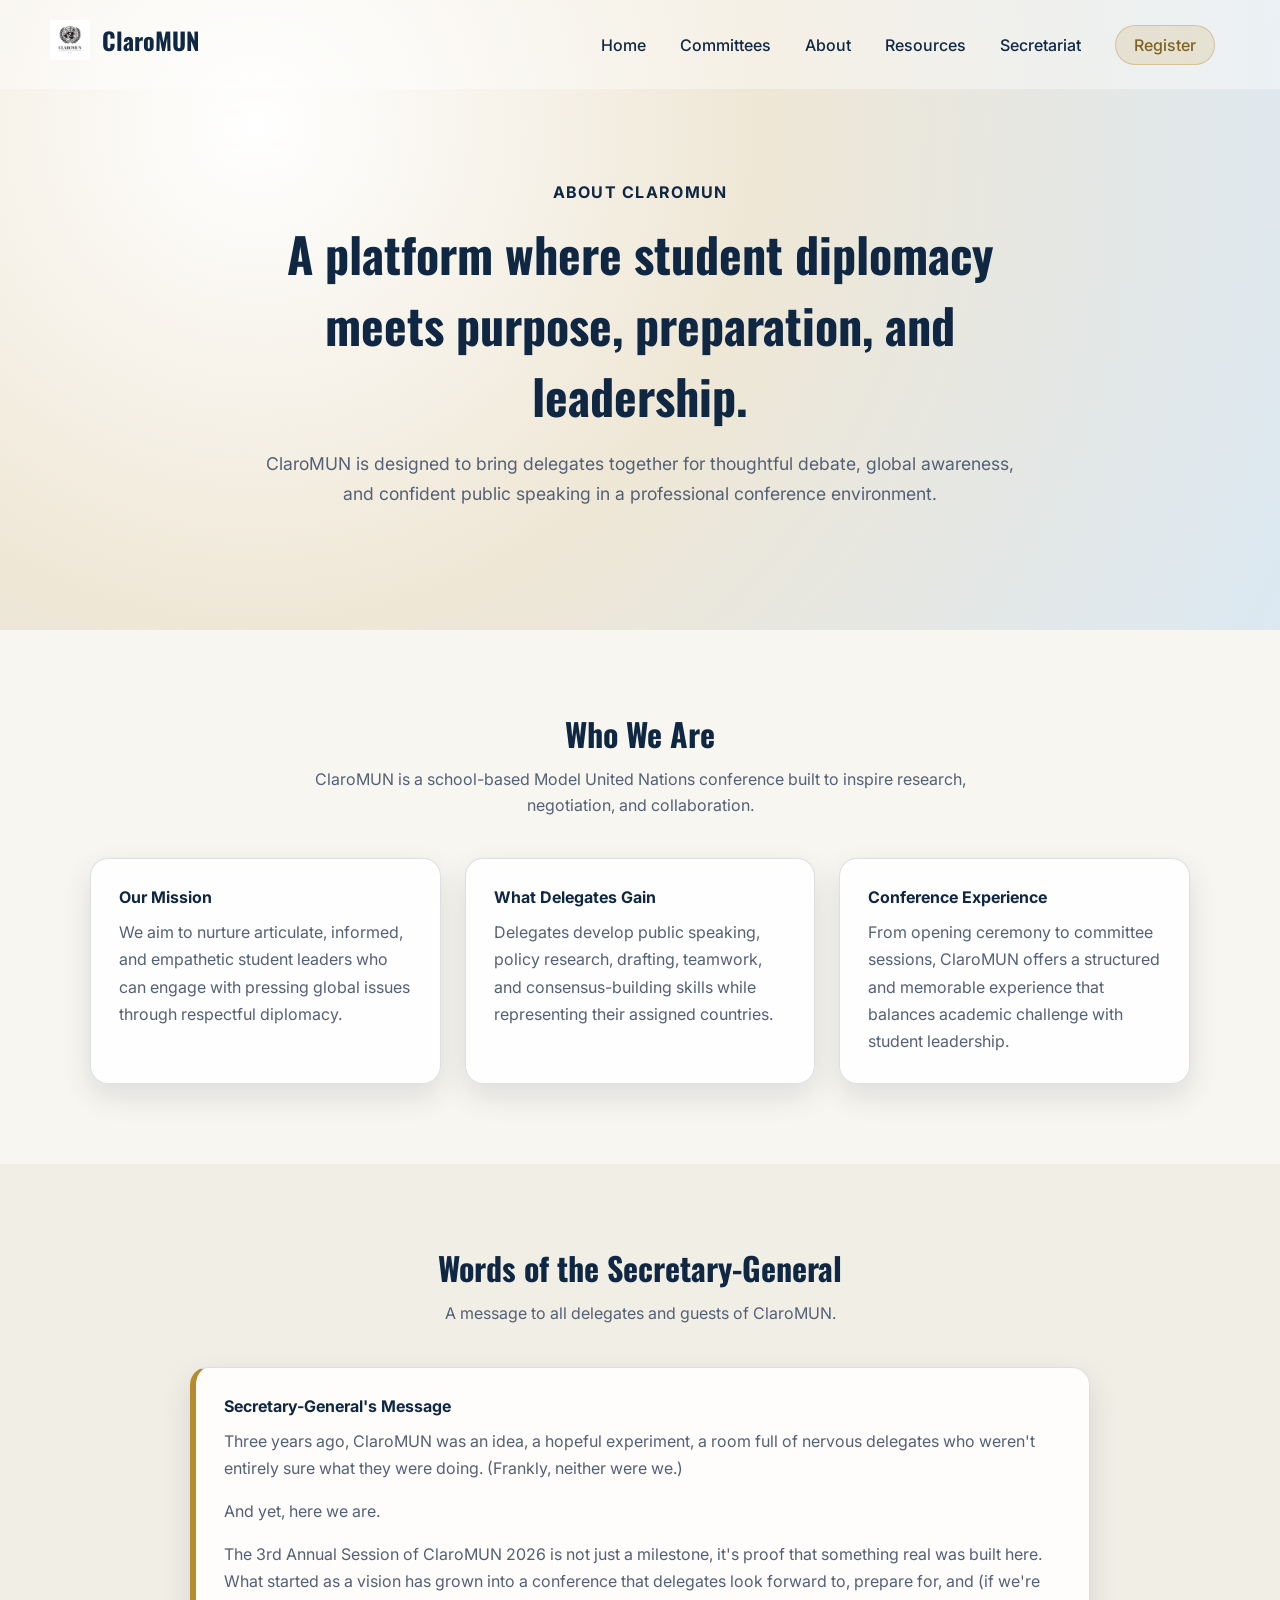
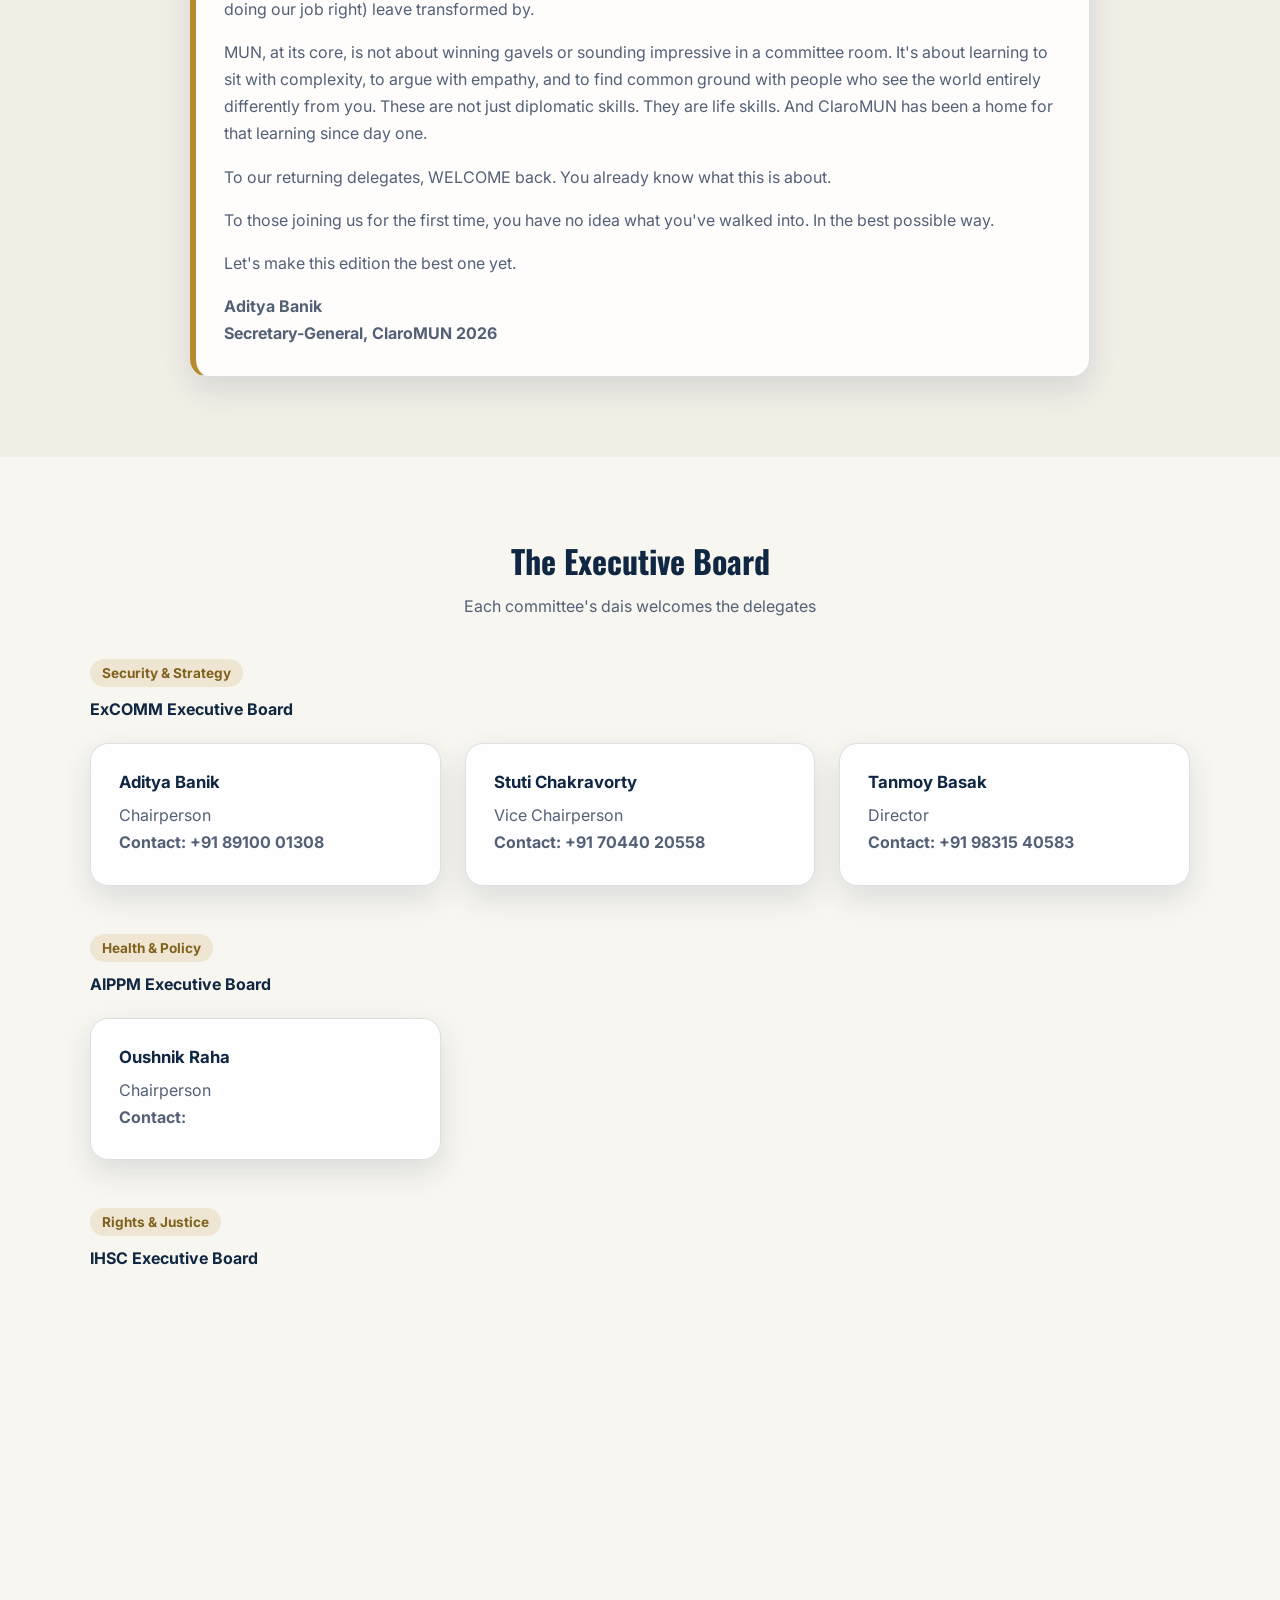
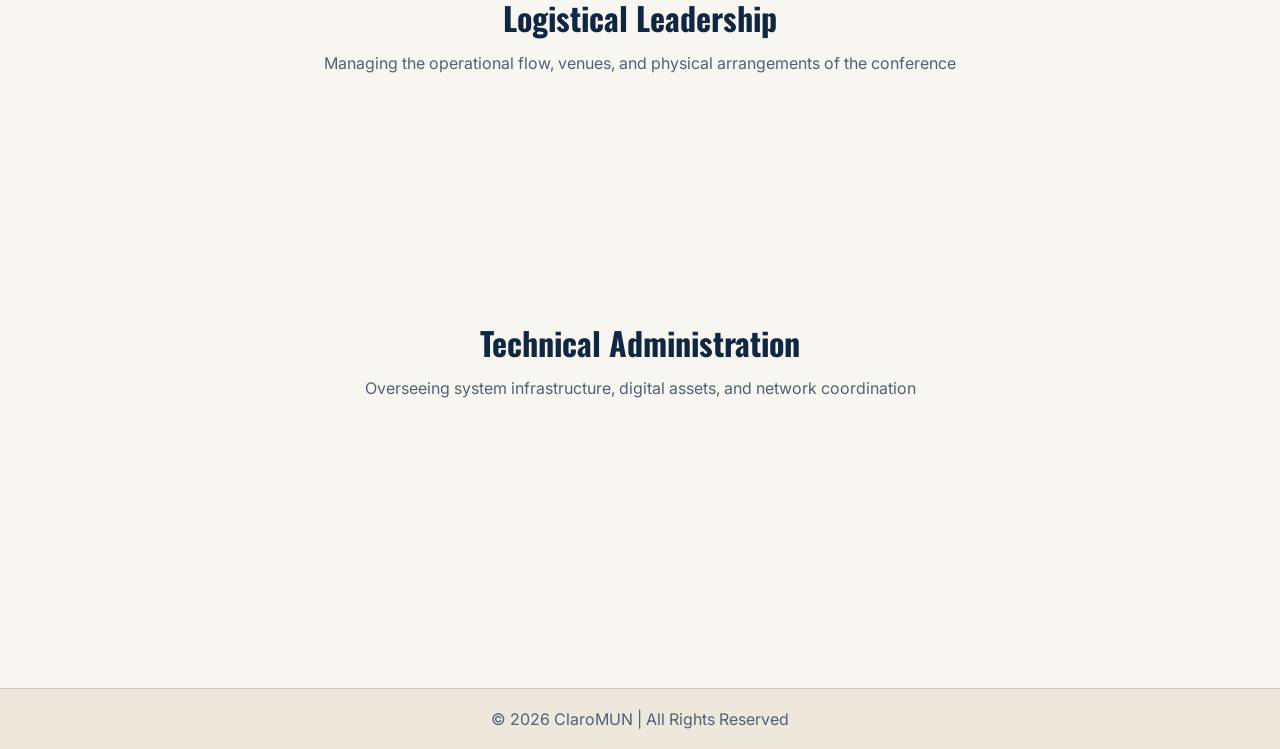
==== commit 6ea04a4b: "Content Push 5" ====
--- a/about.html
+++ b/about.html
@@ -92,7 +92,6 @@
                 Let's make this edition the best one yet.
             </p>
             <p><b>Aditya Banik<br>Secretary-General, ClaroMUN 2026</b></p>
-            <p><b>Contact: </b></p>
         </article>
     </section>
 
@@ -109,18 +108,18 @@
             </div>
             <div class="board-grid">
                 <article class="board-card slide-down">
-                    <h5>Chairperson</h5>
-                    <p>Aditya Banik</p>
+                    <h5>Aditya Banik</h5>
+                    <p>Chairperson</p>
                     <p><b>Contact: +91 89100 01308</b></p>
                 </article>
                 <article class="board-card slide-down">
-                    <h5>Vice Chairperson</h5>
-                    <p>Stuti Chakravorty</p>
+                    <h5>Stuti Chakravorty</h5>
+                    <p>Vice Chairperson</p>
                     <p><b>Contact: +91 70440 20558</b></p>
                 </article>
                 <article class="board-card slide-down">
-                    <h5>Director</h5>
-                    <p>Tanmoy Basak</p>
+                    <h5>Tanmoy Basak</h5>
+                    <p>Director</p>
                     <p><b>Contact: +91 98315 40583</b></p>
                 </article>
             </div>
@@ -133,18 +132,18 @@
             </div>
             <div class="board-grid">
                 <article class="board-card slide-down">
-                    <h5>Chairperson</h5>
-                    <p>Oushnik Raha</p>
+                    <h5>Oushnik Raha</h5>
+                    <p>Chairperson</p>
                     <p><b>Contact: </b></p>
                 </article>
                 <article class="board-card slide-down">
-                    <h5>Vice Chairperson</h5>
-                    <p>Libon Mondol</p>
+                    <h5>Libon Mondol</h5>
+                    <p>Vice Chairperson</p>
                     <p><b>Contact: +91 89106 65447</b></p>
                 </article>
                 <article class="board-card slide-down">
-                    <h5>Director</h5>
-                    <p>Yaagnasenee Sarkar</p>
+                    <h5>Yaagnasenee Sarkar</h5>
+                    <p>Director</p>
                     <p><b>Contact: +91 62890 91438</b></p>
                 </article>
             </div>
@@ -157,21 +156,54 @@
             </div>
             <div class="board-grid">
                 <article class="board-card slide-down">
-                    <h5>Chairperson</h5>
-                    <p>Pratyay Bhattacharya</p>
+                    <h5>Pratyay Bhattacharya</h5>
+                    <p>Chairperson</p>
                     <p><b>Contact: +91 7980697651</b></p>
                 </article>
                 <article class="board-card slide-down">
-                    <h5>Vice Chairperson</h5>
-                    <p>Tiyasha Bal</p>
+                    <h5>Tiyasha Bal</h5>
+                    <p>Vice Chairperson</p>
                     <p><b>Contact: +91 94776 41048</b></p>
                 </article>
                 <article class="board-card slide-down">
-                    <h5>Director</h5>
-                    <p>Debojit Adhikary</p>
+                    <h5>Debojit Adhikary</h5>
+                    <p>Director</p>
                     <p><b>Contact: +91 98307 84229</b></p>
                 </article>
             </div>
+        </div>
+    </section>
+
+    <section class="eb-section">
+        <div class="section-heading fade-in">
+            <h3>Logistical Leadership</h3>
+            <p>Managing the operational flow, venues, and physical arrangements of the conference</p>
+        </div>
+
+        <div class="board-grid fade-in">
+            <article class="board-card slide-down">
+                <h5>Prajna Roy</h5>
+                <p>Logistical Head</p>
+                <p><b>Contact: +91 98328 97880</b></p>
+            </article>
+            <article class="board-card slide-down">
+                <h5>Sourayan Das</h5>
+                <p>Member</p>
+                <p><b>Contact: +91 90074 65107</b></p>
+            </article>
+            </div>
+
+        <div class="section-heading fade-in" style="margin-top: 60px;">
+            <h3>Technical Administration</h3>
+            <p>Overseeing system infrastructure, digital assets, and network coordination</p>
+        </div>
+
+        <div class="board-grid fade-in">
+            <article class="board-card slide-down technical-card-wide">
+                <h5>Oushnik Raha</h5>
+                <p>Technical Head & Full-Stack Web Administrator</p>
+                <p><b>Contact: claromun.techhelp@gmail.com</b></p>
+            </article>
         </div>
     </section>
 </main>
--- a/css/about.css
+++ b/css/about.css
@@ -166,4 +166,22 @@
     transform: translateY(-8px);
     box-shadow: 0 0 22px rgba(182, 139, 45, 0.28);
     border-color: var(--line-strong);
+}
+
+/* Custom Wide Card Configuration */
+.technical-card-wide {
+    grid-column: span 3; /* Spans across all 3 grid slots */
+    text-align: center;  /* Centers the text content horizontally */
+    padding: 40px 20px;  /* Adds generous breathing room inside the container */
+    display: flex;
+    flex-direction: column;
+    justify-content: center;
+    align-items: center;
+}
+
+/* Keeps the layout perfectly responsive on mobile devices and iPads */
+@media (max-width: 900px) {
+    .technical-card-wide {
+        grid-column: span 1; /* Automatically drops back to standard single column width */
+    }
 }
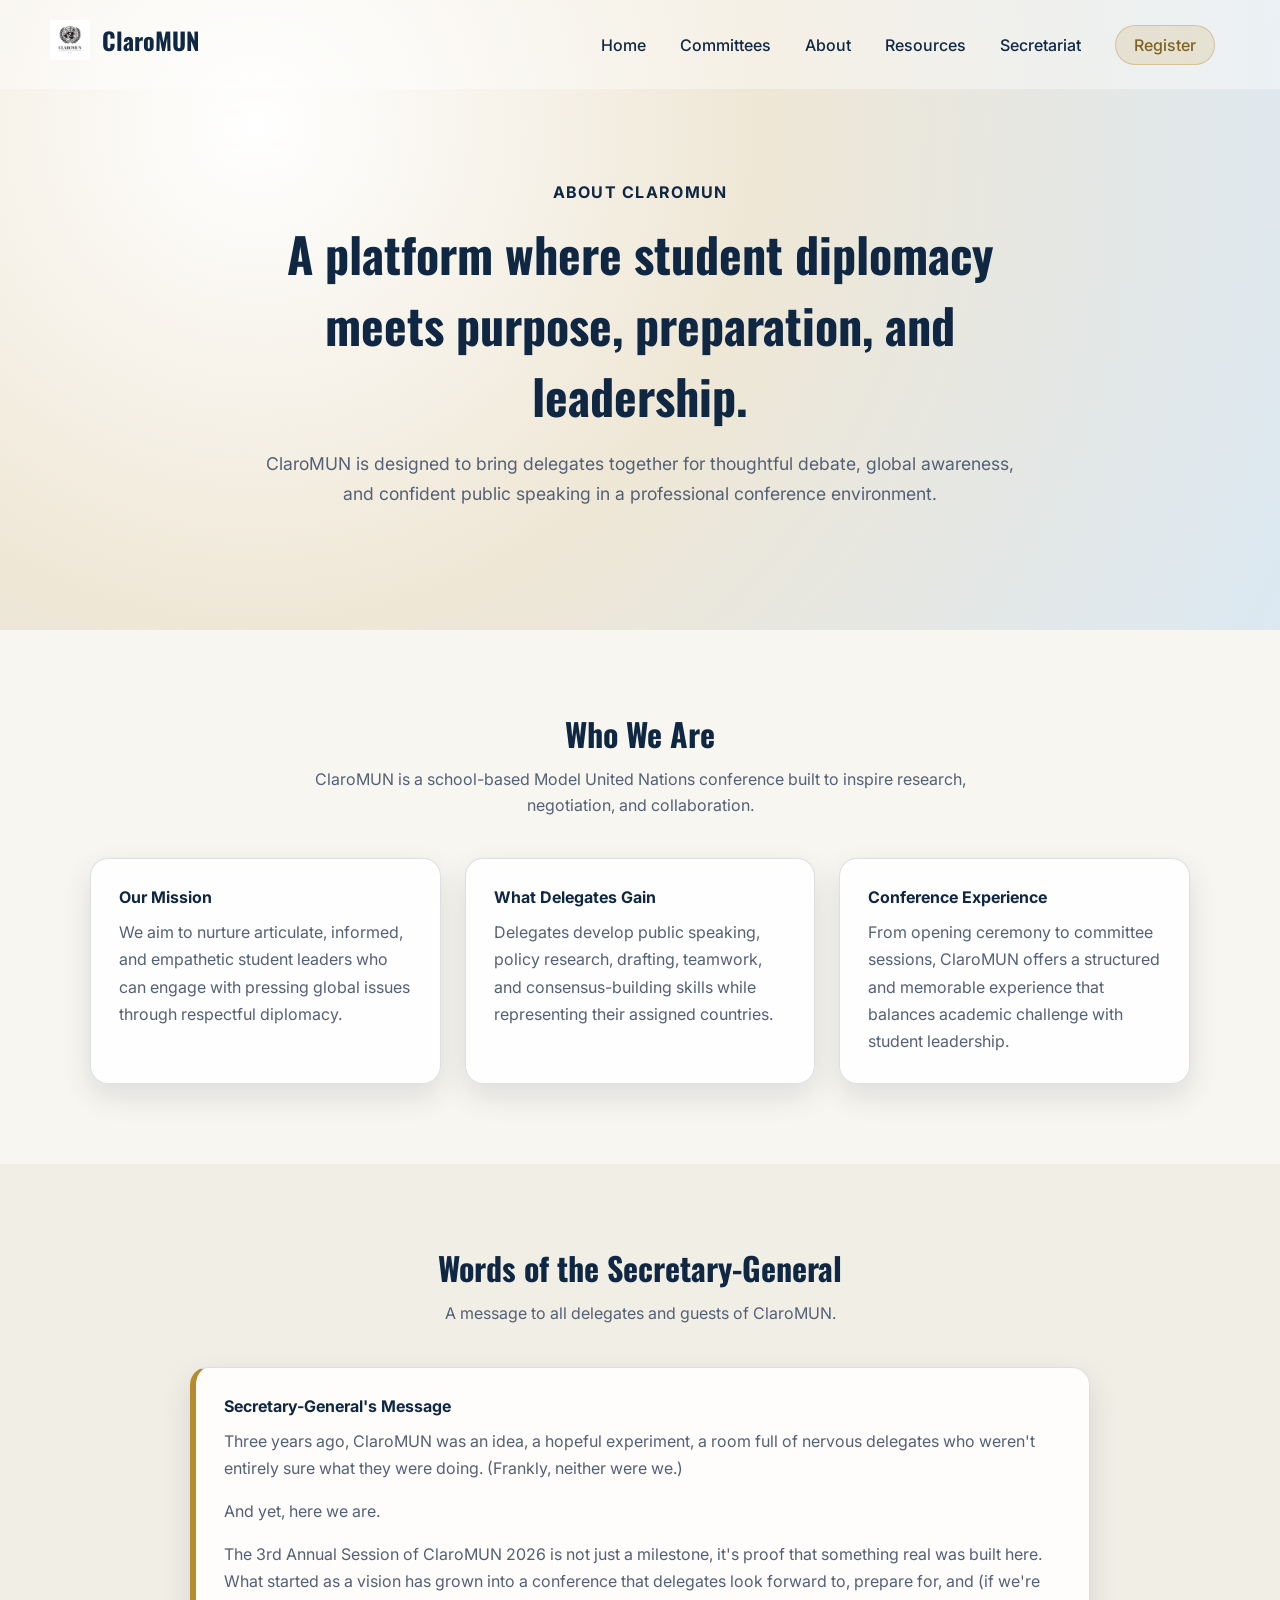
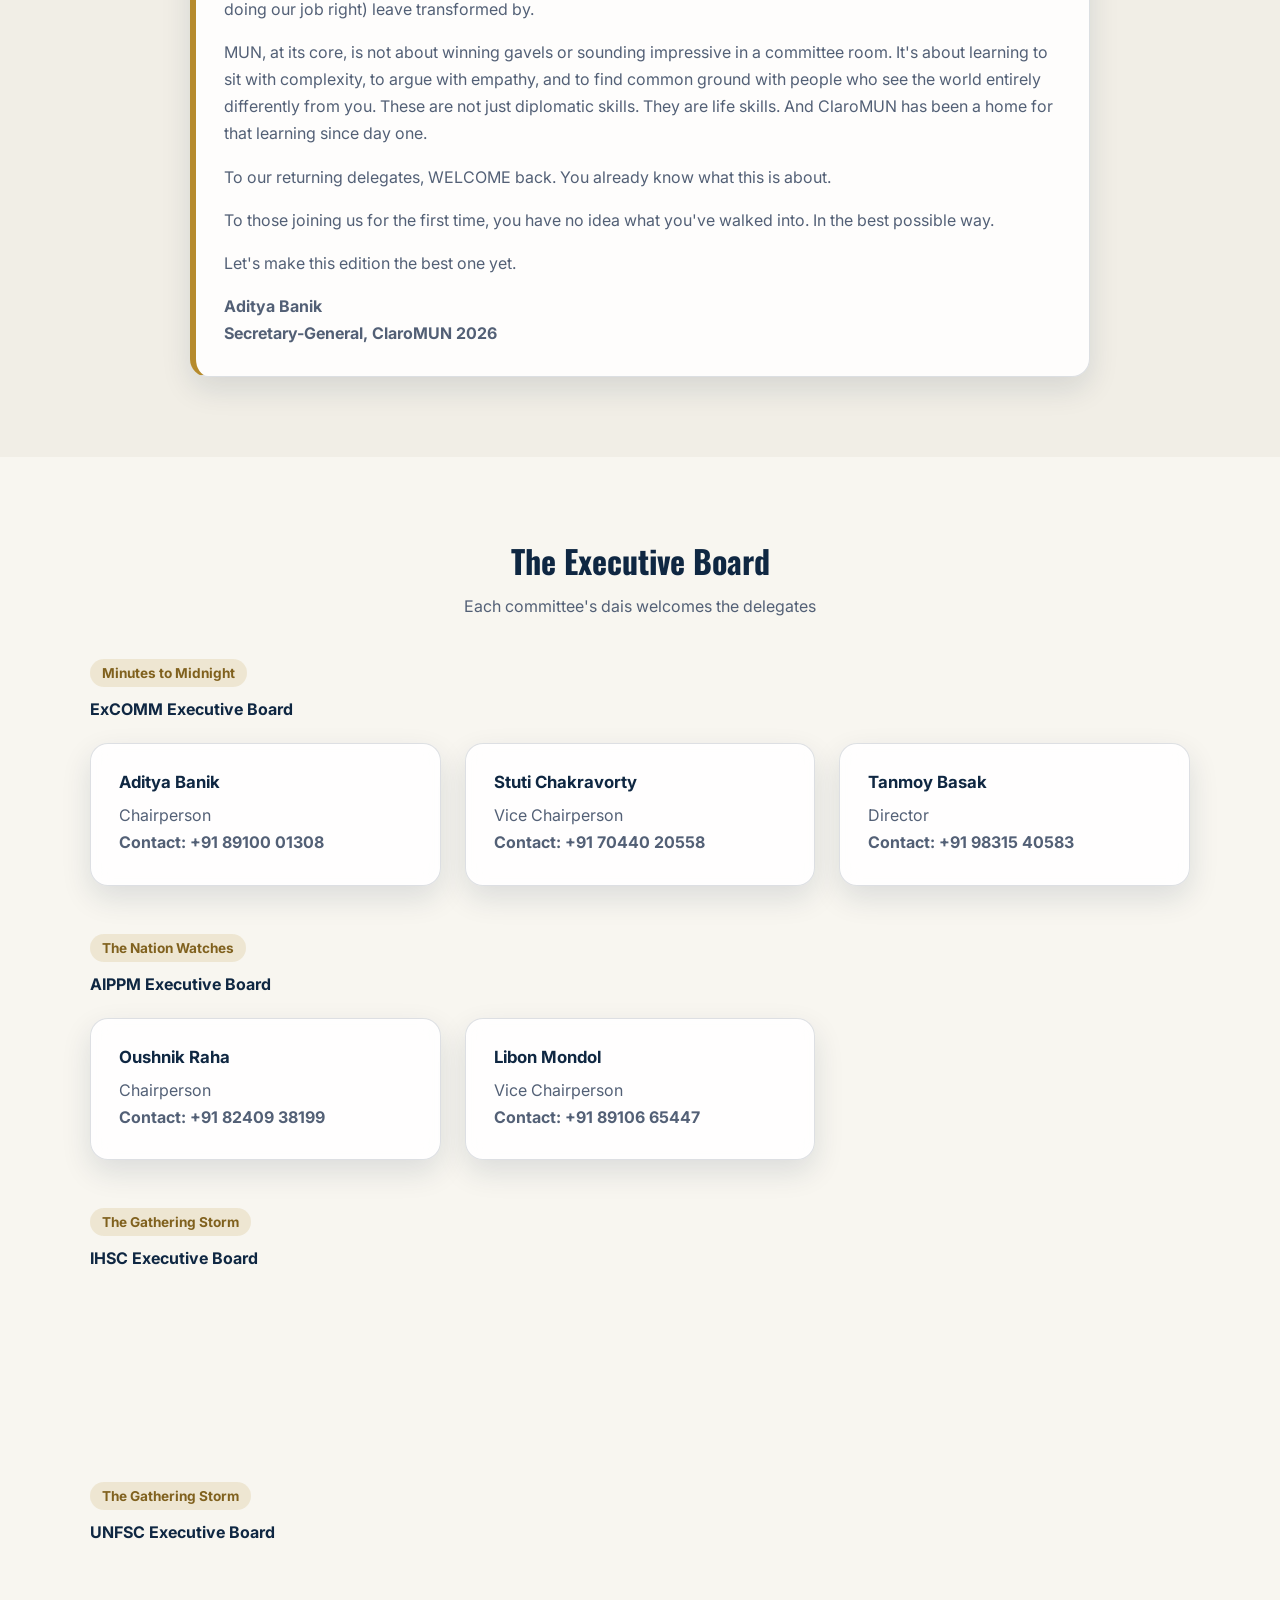
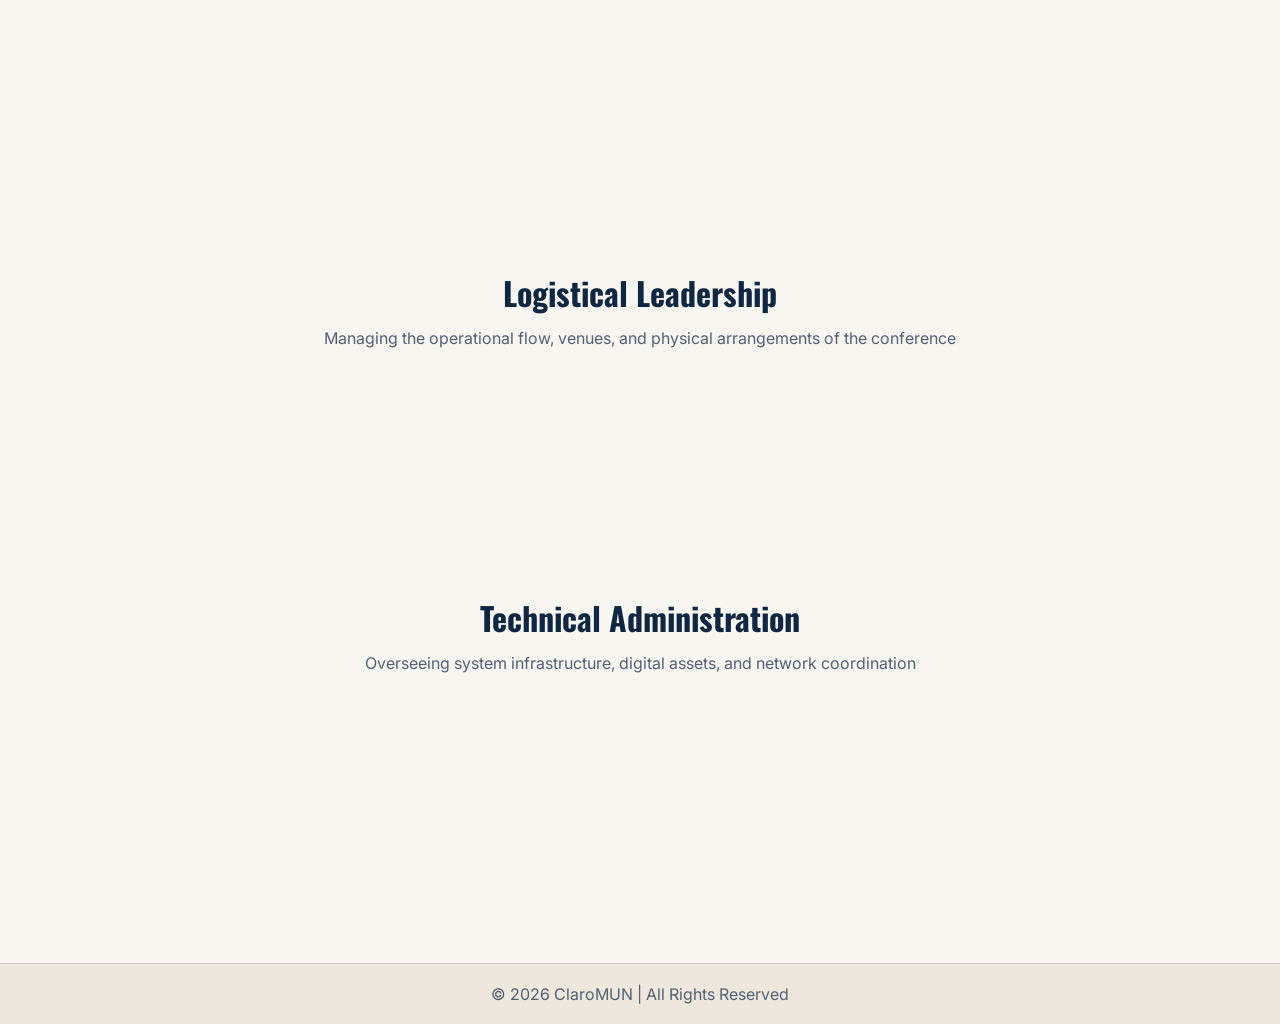
==== commit da953ed8: "Content Push 6 AND Created extra  placeholder in secretariat page" ====
--- a/about.html
+++ b/about.html
@@ -103,7 +103,7 @@
 
         <div class="committee-board fade-in">
             <div class="committee-header">
-                <span class="committee-label">Security & Strategy</span>
+                <span class="committee-label">Minutes to Midnight</span>
                 <h4>ExCOMM Executive Board</h4>
             </div>
             <div class="board-grid">
@@ -127,14 +127,14 @@
 
         <div class="committee-board fade-in">
             <div class="committee-header">
-                <span class="committee-label">Health & Policy</span>
+                <span class="committee-label">The Nation Watches</span>
                 <h4>AIPPM Executive Board</h4>
             </div>
             <div class="board-grid">
                 <article class="board-card slide-down">
                     <h5>Oushnik Raha</h5>
                     <p>Chairperson</p>
-                    <p><b>Contact: </b></p>
+                    <p><b>Contact: +91 82409 38199</b></p>
                 </article>
                 <article class="board-card slide-down">
                     <h5>Libon Mondol</h5>
@@ -151,14 +151,14 @@
 
         <div class="committee-board fade-in">
             <div class="committee-header">
-                <span class="committee-label">Rights & Justice</span>
+                <span class="committee-label">The Gathering Storm</span>
                 <h4>IHSC Executive Board</h4>
             </div>
             <div class="board-grid">
                 <article class="board-card slide-down">
                     <h5>Pratyay Bhattacharya</h5>
                     <p>Chairperson</p>
-                    <p><b>Contact: +91 7980697651</b></p>
+                    <p><b>Contact: +91 79806 97651</b></p>
                 </article>
                 <article class="board-card slide-down">
                     <h5>Tiyasha Bal</h5>
@@ -169,6 +169,30 @@
                     <h5>Debojit Adhikary</h5>
                     <p>Director</p>
                     <p><b>Contact: +91 98307 84229</b></p>
+                </article>
+            </div>
+        </div>
+
+        <div class="committee-board fade-in">
+            <div class="committee-header">
+                <span class="committee-label">The Gathering Storm</span>
+                <h4>UNFSC Executive Board</h4>
+            </div>
+            <div class="board-grid">
+                <article class="board-card slide-down">
+                    <h5>Pratyusha Chakraborty</h5>
+                    <p>Chairperson</p>
+                    <p><b>Contact: +91 90077 05576</b></p>
+                </article>
+                <article class="board-card slide-down">
+                    <h5>Swarnall Bir</h5>
+                    <p>Vice Chairperson</p>
+                    <p><b>Contact: +91 80179 26554</b></p>
+                </article>
+                <article class="board-card slide-down">
+                    <h5>Agniv Chatterjee</h5>
+                    <p>Director</p>
+                    <p><b>Contact: +91 70443 76754</b></p>
                 </article>
             </div>
         </div>
@@ -183,15 +207,10 @@
         <div class="board-grid fade-in">
             <article class="board-card slide-down">
                 <h5>Prajna Roy</h5>
-                <p>Logistical Head</p>
+                <p>Logistics</p>
                 <p><b>Contact: +91 98328 97880</b></p>
             </article>
-            <article class="board-card slide-down">
-                <h5>Sourayan Das</h5>
-                <p>Member</p>
-                <p><b>Contact: +91 90074 65107</b></p>
-            </article>
-            </div>
+        </div>
 
         <div class="section-heading fade-in" style="margin-top: 60px;">
             <h3>Technical Administration</h3>
